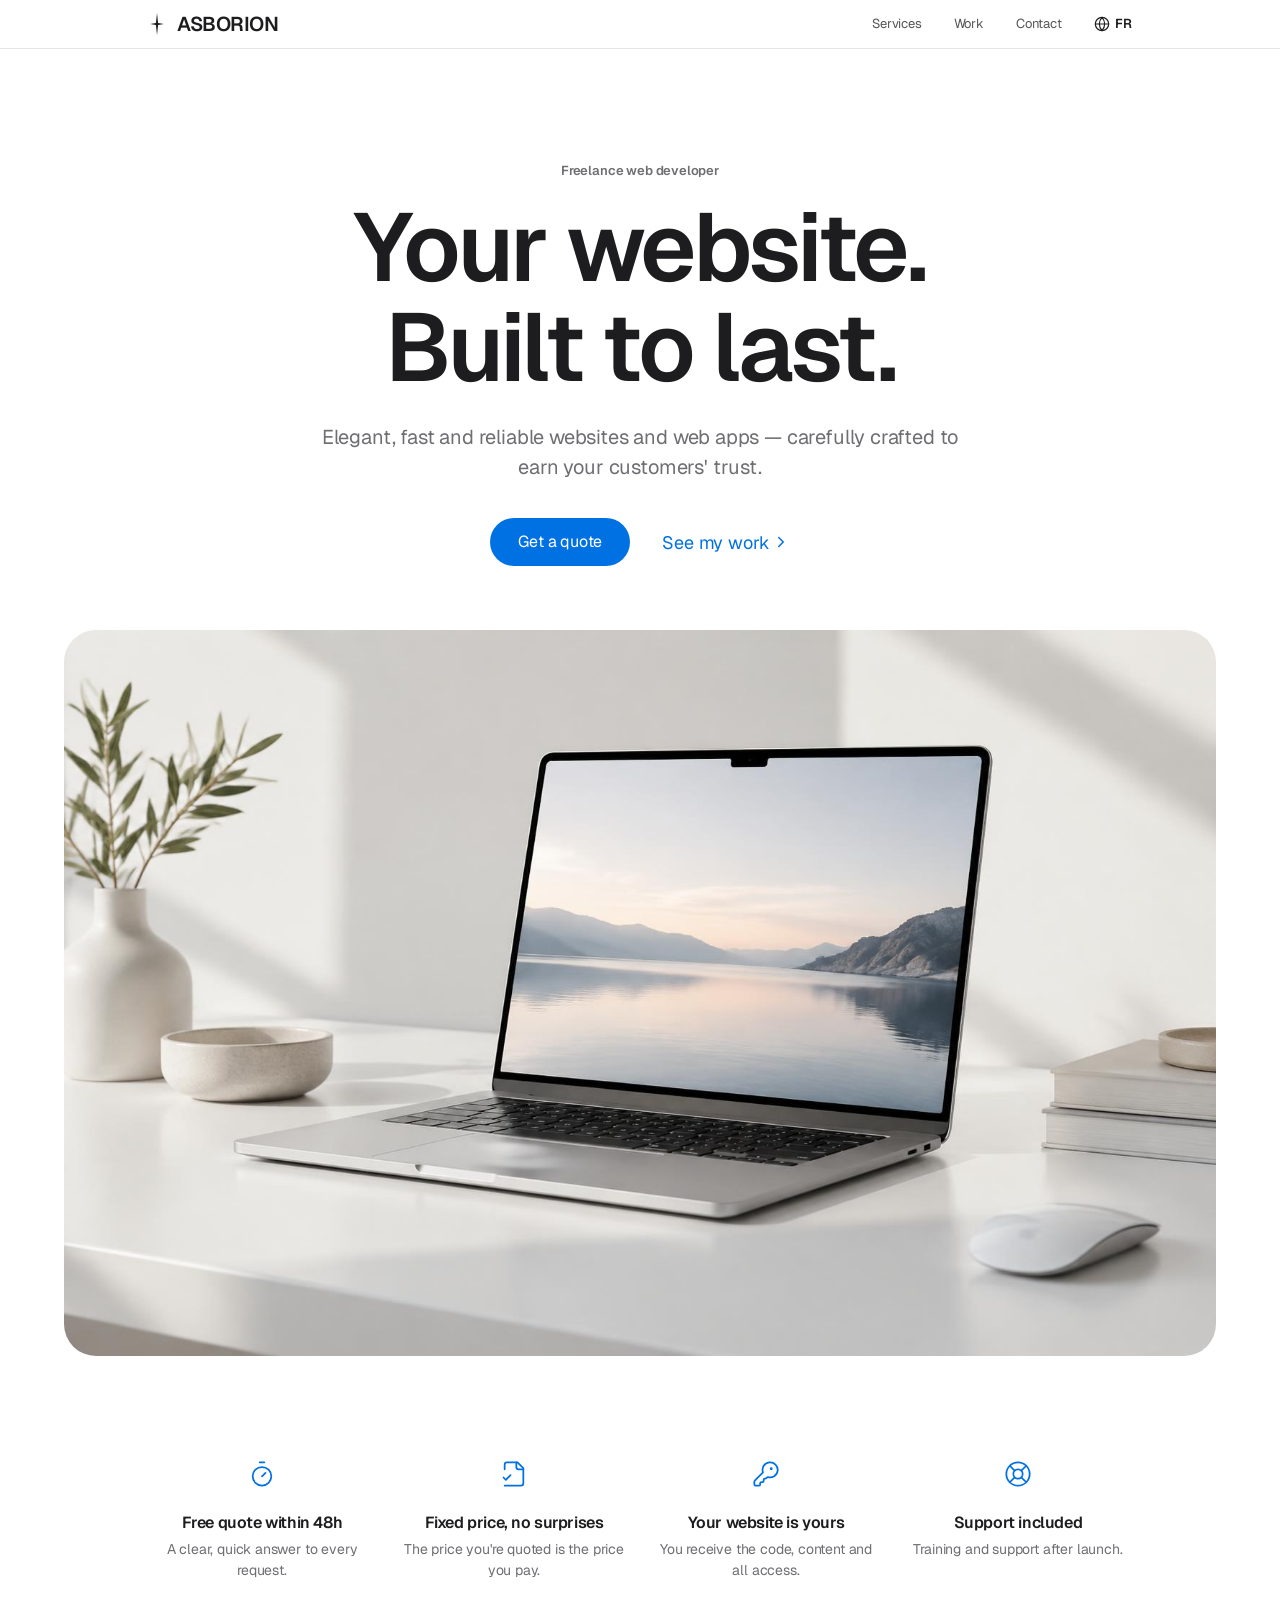
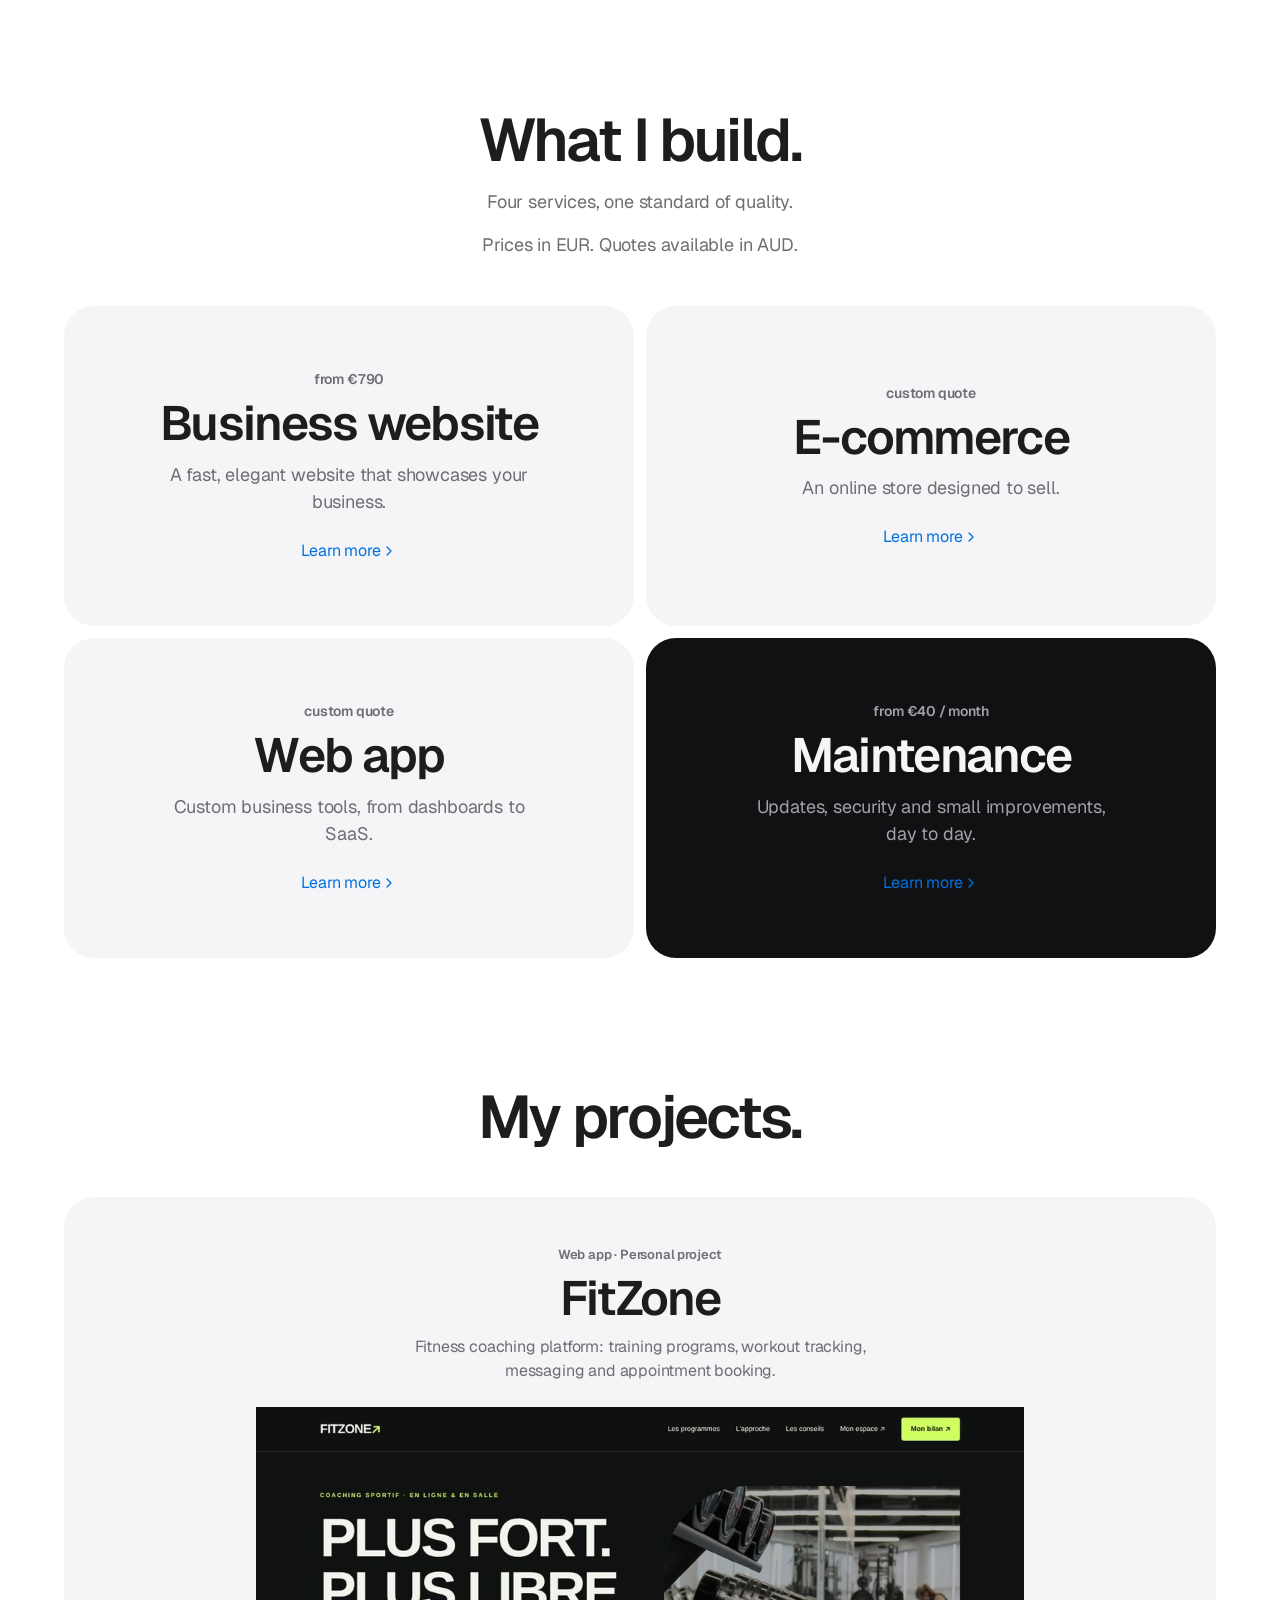
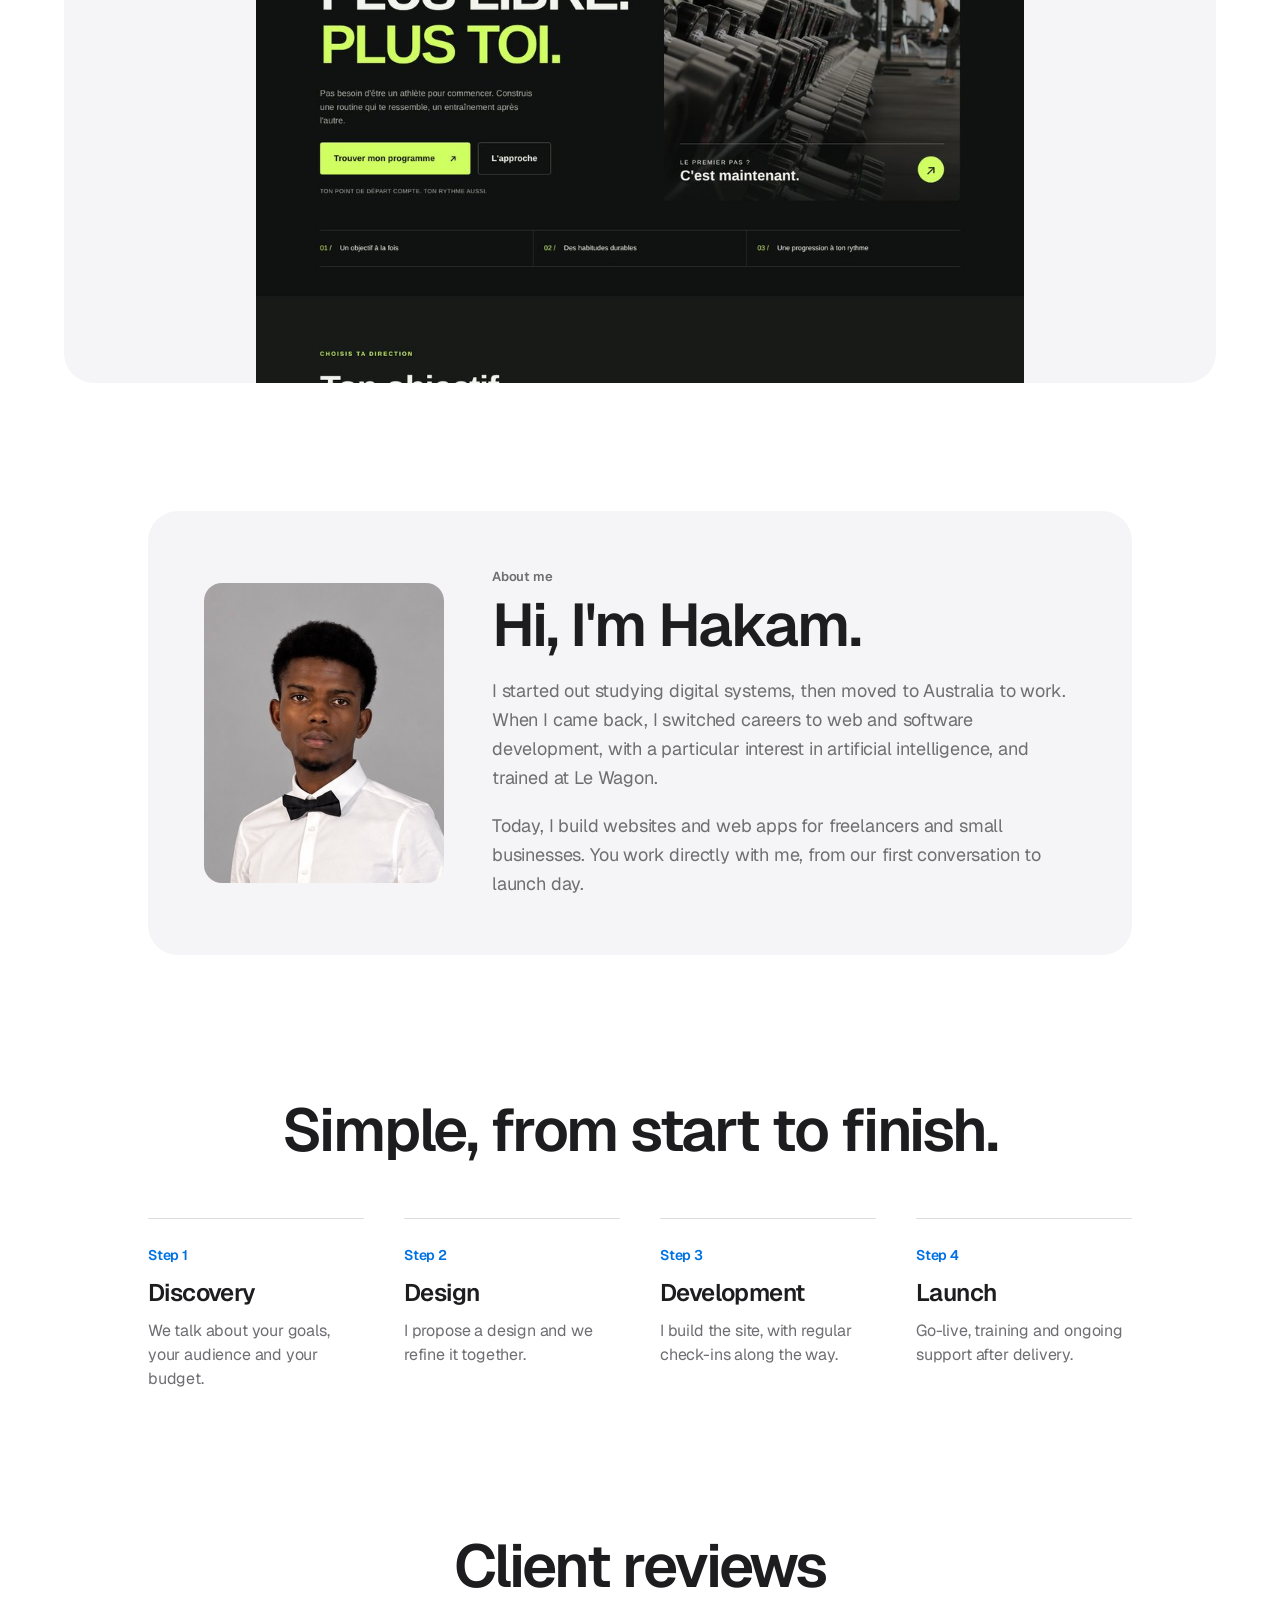
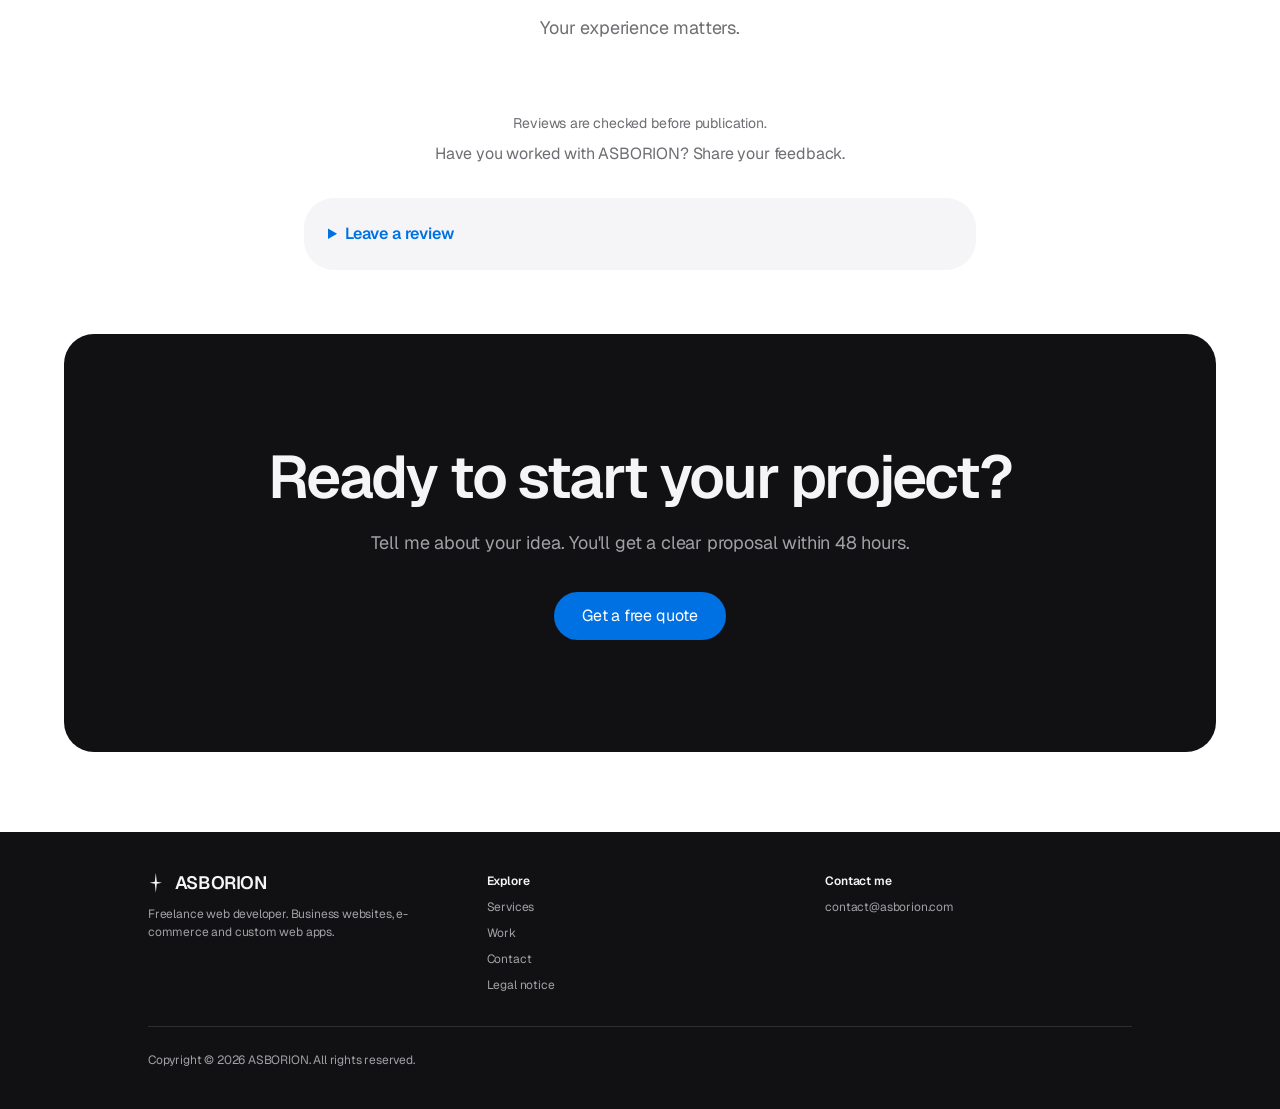
==== en/index.html @ 8db6f9c4 "first commit" ====
<!DOCTYPE html>

<html lang="en">
<head>
<meta charset="utf-8"/>
<meta content="width=device-width, initial-scale=1" name="viewport"/>
<title>ASBORION — Freelance web developer | Websites &amp; web apps</title>
<meta content="ASBORION designs and builds polished, fast websites, online stores and web apps made to last." name="description"/>
<meta content="ASBORION" name="author"/>
<meta content="ASBORION — Freelance web developer | Websites &amp; web apps" property="og:title"/>
<meta content="ASBORION designs and builds polished, fast websites, online stores and web apps made to last." property="og:description"/>
<meta content="website" property="og:type"/>
<meta content="https://www.asborion.com/images/og-image.jpg" property="og:image"/>
<meta content="summary_large_image" name="twitter:card"/>
<link href="https://fonts.googleapis.com" rel="preconnect"/>
<link crossorigin="" href="https://fonts.gstatic.com" rel="preconnect"/>
<link href="https://fonts.googleapis.com/css2?family=Geist:wght@300..700&amp;display=swap" rel="stylesheet"/>
<link href="../css/style.css" rel="stylesheet"/>
<link rel="icon" type="image/svg+xml" href="../images/favicon.svg">
  <link href="../images/favicon.png" rel="icon" type="image/png"/>
<link href="../images/apple-touch-icon.png" rel="apple-touch-icon"/>
  <link rel="canonical" href="https://www.asborion.com/en/">
  <link rel="alternate" hreflang="fr" href="https://www.asborion.com/">
  <link rel="alternate" hreflang="en" href="https://www.asborion.com/en/">
  <link rel="alternate" hreflang="x-default" href="https://www.asborion.com/">
</head>
<body>
<header class="site-header">
<div class="site-header__inner">
<a class="logo" href="index.html" aria-label="ASBORION, home">
<svg class="logo__star" viewBox="0 0 96 96" aria-hidden="true" focusable="false"><path fill="currentColor" d="M48 3.84 L52.37 43.63 L75.38 48 L52.37 52.37 L48 92.16 L43.63 52.37 L20.62 48 L43.63 43.63 Z"/></svg><span class="logo__text">ASBORION</span>
</a>
<nav aria-label="Main navigation" class="nav">
<a href="services.html">Services</a>
<a href="realisations.html">Work</a>
<a href="contact.html">Contact</a>
<a aria-label="Version française" class="lang-switch" href="../index.html" hreflang="fr" lang="fr"><svg aria-hidden="true" class="icon" fill="none" stroke="currentColor" stroke-linecap="round" stroke-linejoin="round" stroke-width="1.75" viewbox="0 0 24 24"><circle cx="12" cy="12" r="10"></circle><path d="M2 12h20"></path><path d="M12 2a15.3 15.3 0 0 1 4 10 15.3 15.3 0 0 1-4 10 15.3 15.3 0 0 1-4-10 15.3 15.3 0 0 1 4-10z"></path></svg>FR</a>
</nav>
</div>
</header>
<main>
<!-- Grande accroche -->
<section class="hero">
<div class="fade-up" style="max-width:56rem;margin:0 auto">
<p class="eyebrow">Freelance web developer</p>
<h1 class="headline h-xl h-hero">Your website.<br/>Built to last.</h1>
<p class="lead">Elegant, fast and reliable websites and web apps — carefully crafted to earn your customers' trust.</p>
<div class="hero__actions">
<a class="btn btn--lg" href="contact.html">Get a quote</a>
<a class="link" href="realisations.html">See my work <svg aria-hidden="true" class="icon" fill="none" stroke="currentColor" stroke-linecap="round" stroke-linejoin="round" stroke-width="2" viewbox="0 0 24 24"><path d="m9 18 6-6-6-6"></path></svg></a>
</div>
</div>
<div class="hero__image fade-up fade-up--delay">
<img alt="Laptop on a clean white desk" height="1008" src="../images/hero-laptop.jpg" width="1600"/>
</div>
</section>
<!-- Engagements -->
<section class="section">
<div class="container container--md">
<div class="guarantees reveal">
<div><svg aria-hidden="true" class="icon" fill="none" stroke="currentColor" stroke-linecap="round" stroke-linejoin="round" stroke-width="1.5" viewbox="0 0 24 24"><line x1="10" x2="14" y1="2" y2="2"></line><line x1="12" x2="15" y1="14" y2="11"></line><circle cx="12" cy="14" r="8"></circle></svg><h3>Free quote within 48h</h3><p>A clear, quick answer to every request.</p></div>
<div><svg aria-hidden="true" class="icon" fill="none" stroke="currentColor" stroke-linecap="round" stroke-linejoin="round" stroke-width="1.5" viewbox="0 0 24 24"><path d="M4 22h14a2 2 0 0 0 2-2V7l-5-5H6a2 2 0 0 0-2 2v4"></path><path d="M14 2v4a2 2 0 0 0 2 2h4"></path><path d="m3 15 2 2 4-4"></path></svg><h3>Fixed price, no surprises</h3><p>The price you're quoted is the price you pay.</p></div>
<div><svg aria-hidden="true" class="icon" fill="none" stroke="currentColor" stroke-linecap="round" stroke-linejoin="round" stroke-width="1.5" viewbox="0 0 24 24"><path d="M2.586 17.414A2 2 0 0 0 2 18.828V21a1 1 0 0 0 1 1h3a1 1 0 0 0 1-1v-1a1 1 0 0 1 1-1h1a1 1 0 0 0 1-1v-1a1 1 0 0 1 1-1h.172a2 2 0 0 0 1.414-.586l.814-.814a6.5 6.5 0 1 0-4-4z"></path><circle cx="16.5" cy="7.5" fill="currentColor" r=".5"></circle></svg><h3>Your website is yours</h3><p>You receive the code, content and all access.</p></div>
<div><svg aria-hidden="true" class="icon" fill="none" stroke="currentColor" stroke-linecap="round" stroke-linejoin="round" stroke-width="1.5" viewbox="0 0 24 24"><circle cx="12" cy="12" r="10"></circle><path d="m4.93 4.93 4.24 4.24"></path><path d="m14.83 9.17 4.24-4.24"></path><path d="m14.83 14.83 4.24 4.24"></path><path d="m9.17 14.83-4.24 4.24"></path><circle cx="12" cy="12" r="4"></circle></svg><h3>Support included</h3><p>Training and support after launch.</p></div>
</div>
</div>
</section>
<!-- Services -->
<section class="section tiles-wrap">
<div class="container--lg" style="margin:0 auto">
<div class="section-title reveal">
<h2 class="headline h-lg">What I build.</h2>
<p>Four services, one standard of quality.</p>
<p class="muted currency-note">Prices in EUR. Quotes available in AUD.</p>
</div>
<div class="grid-2">
<a class="tile lift service-tile reveal" href="services.html">
<p class="service-tile__price">from €790</p>
<h3 class="headline">Business website</h3>
<p class="service-tile__short">A fast, elegant website that showcases your business.</p>
<span class="service-tile__more">Learn more <svg aria-hidden="true" class="icon" fill="none" stroke="currentColor" stroke-linecap="round" stroke-linejoin="round" stroke-width="2" viewbox="0 0 24 24"><path d="m9 18 6-6-6-6"></path></svg></span>
</a>
<a class="tile lift service-tile reveal" href="services.html">
<p class="service-tile__price">custom quote</p>
<h3 class="headline">E-commerce</h3>
<p class="service-tile__short">An online store designed to sell.</p>
<span class="service-tile__more">Learn more <svg aria-hidden="true" class="icon" fill="none" stroke="currentColor" stroke-linecap="round" stroke-linejoin="round" stroke-width="2" viewbox="0 0 24 24"><path d="m9 18 6-6-6-6"></path></svg></span>
</a>
<a class="tile lift service-tile reveal" href="services.html">
<p class="service-tile__price">custom quote</p>
<h3 class="headline">Web app</h3>
<p class="service-tile__short">Custom business tools, from dashboards to SaaS.</p>
<span class="service-tile__more">Learn more <svg aria-hidden="true" class="icon" fill="none" stroke="currentColor" stroke-linecap="round" stroke-linejoin="round" stroke-width="2" viewbox="0 0 24 24"><path d="m9 18 6-6-6-6"></path></svg></span>
</a>
<a class="tile tile--night lift service-tile reveal" href="services.html">
<p class="service-tile__price tile__muted">from €40 / month</p>
<h3 class="headline">Maintenance</h3>
<p class="service-tile__short tile__muted">Updates, security and small improvements, day to day.</p>
<span class="service-tile__more">Learn more <svg aria-hidden="true" class="icon" fill="none" stroke="currentColor" stroke-linecap="round" stroke-linejoin="round" stroke-width="2" viewbox="0 0 24 24"><path d="m9 18 6-6-6-6"></path></svg></span>
</a>
</div>
</div>
</section>
<!-- Projets -->
<section class="section tiles-wrap">
<div class="container--lg" style="margin:0 auto">
<div class="section-title reveal">
<h2 class="headline h-lg">My projects.</h2>
</div>
<div class="grid-2">
<a class="tile lift project-tile project-tile--wide span-2 reveal" href="realisations.html">
<div class="project-tile__text">
<p class="eyebrow">Web app · Personal project</p>
<h3 class="headline">FitZone</h3>
<p class="muted">Fitness coaching platform: training programs, workout tracking, messaging and appointment booking.</p>
</div>
<img alt="Home page of the FitZone app" height="768" loading="lazy" src="../images/projet-fitzone.jpg" width="1024"/>
</a>
</div>
</div>
</section>
<!-- Qui suis-je -->
<section class="section" id="a-propos">
<div class="container container--md">
<div class="about tile reveal">
<img class="about__photo" src="../images/hakam.jpg" alt="Portrait of Hakam, web developer" width="480" height="600" loading="lazy">
<div class="about__text">
<p class="eyebrow">About me</p>
<h2 class="headline h-lg">Hi, I'm Hakam.</h2>
<p>I started out studying digital systems, then moved to Australia to work. When I came back, I switched careers to web and software development, with a particular interest in artificial intelligence, and trained at Le Wagon.</p>
<p>Today, I build websites and web apps for freelancers and small businesses. You work directly with me, from our first conversation to launch day.</p>
</div>
</div>
</div>
</section>
<!-- Méthode -->
<section class="section" style="padding-block:5rem">
<div class="container container--md">
<div class="section-title reveal" style="margin-bottom:3.5rem">
<h2 class="headline h-lg">Simple, from start to finish.</h2>
</div>
<ol class="steps reveal">
<li><span>Step 1</span><h3>Discovery</h3><p>We talk about your goals, your audience and your budget.</p></li>
<li><span>Step 2</span><h3>Design</h3><p>I propose a design and we refine it together.</p></li>
<li><span>Step 3</span><h3>Development</h3><p>I build the site, with regular check-ins along the way.</p></li>
<li><span>Step 4</span><h3>Launch</h3><p>Go-live, training and ongoing support after delivery.</p></li>
</ol>
</div>
</section>
<!-- Avis clients -->
<section aria-labelledby="reviews-title" class="section" id="avis">
<div class="container container--md">
<div class="section-title reveal">
<h2 class="headline h-lg" id="reviews-title">Client reviews</h2>
<p>Your experience matters.</p>
</div>
<div class="reviews" id="reviews-list" data-src="../avis.json" hidden></div>
<p class="text-center muted reviews__note">Reviews are checked before publication.</p>
<p class="text-center muted" style="margin-bottom:2rem">Have you worked with ASBORION? Share your feedback.</p>
<details class="tile review-details container--sm" style="margin:0 auto">
<summary>Leave a review</summary>
<form class="form" data-netlify="true" enctype="multipart/form-data" id="review-form" method="POST" name="avis" netlify-honeypot="bot-field">
<input name="form-name" type="hidden" value="avis"/>
<input name="langue" type="hidden" value="en"/>
<p aria-hidden="true" class="hp-field"><label>Do not fill in: <input autocomplete="off" name="bot-field" tabindex="-1"/></label></p>
<div class="field">
<label for="review-name">Display name (optional)</label>
<input class="input" id="review-name" maxlength="80" name="displayName" placeholder="First name, full name or nickname"/>
<small class="muted">Without a name, your review will be published as “Anonymous client”.</small>
</div>
<div class="field">
<label for="review-company">Company or project (optional)</label>
<input class="input" id="review-company" maxlength="100" name="company"/>
</div>
<div class="field">
<label for="review-rating">Your rating</label>
<select class="input" id="review-rating" name="rating" required="">
<option value="">Choose a rating</option>
<option value="5">★★★★★ — 5 out of 5</option>
<option value="4">★★★★☆ — 4 out of 5</option>
<option value="3">★★★☆☆ — 3 out of 5</option>
<option value="2">★★☆☆☆ — 2 out of 5</option>
<option value="1">★☆☆☆☆ — 1 out of 5</option>
</select>
</div>
<div class="field">
<label for="review-comment">Your comment</label>
<textarea class="input" id="review-comment" maxlength="1500" name="comment" required="" rows="4"></textarea>
</div>
<div class="field">
<label for="review-photo">Photo (optional)</label>
<input accept="image/jpeg,image/png,image/webp" class="input" id="review-photo" name="photo" type="file"/>
<small class="muted">JPG, PNG or WebP, 5 MB max.</small>
</div>
<label class="review-consent"><input name="consent" required="" type="checkbox" value="oui"/> <span>I allow ASBORION to publish my review and the information I choose to share on this website, after approval. <a href="mentions-legales.html#donnees">Learn more</a></span></label>
<button class="btn btn--lg btn--block" type="submit">Submit my review</button>
<p class="form__note" id="review-status" role="status">Every review is checked before it's published. Nothing is published automatically.</p>
</form>
</details>
</div>
</section>
<!-- Appel à l'action -->
<section class="tiles-wrap" style="padding-bottom:5rem">
<div class="tile tile--night cta container--lg reveal" style="margin:0 auto">
<h2 class="headline h-lg">Ready to start your project?</h2>
<p class="muted">Tell me about your idea. You'll get a clear proposal within 48 hours.</p>
<a class="btn btn--lg" href="contact.html">Get a free quote</a>
</div>
</section>
</main>
<footer class="site-footer">
<div class="site-footer__inner">
<div class="site-footer__grid">
<div class="site-footer__col">
<strong class="logo logo--footer"><svg class="logo__star" viewBox="0 0 96 96" aria-hidden="true" focusable="false"><path fill="currentColor" d="M48 3.84 L52.37 43.63 L75.38 48 L52.37 52.37 L48 92.16 L43.63 52.37 L20.62 48 L43.63 43.63 Z"/></svg><span class="logo__text">ASBORION</span></strong>
<p>Freelance web developer. Business websites, e-commerce and custom web apps.</p>
</div>
<div class="site-footer__col">
<strong>Explore</strong>
<a href="services.html">Services</a>
<a href="realisations.html">Work</a>
<a href="contact.html">Contact</a>
<a href="mentions-legales.html">Legal notice</a>
</div>
<div class="site-footer__col">
<strong>Contact me</strong>
<a href="mailto:contact@asborion.com">contact@asborion.com</a>
</div>
</div>
<p class="site-footer__copy">Copyright © <span data-year="">2026</span> ASBORION. All rights reserved.</p>
</div>
</footer>
<script src="../js/main.js"></script>
</body>
</html>
---- css/style.css ----
:root {
  --background: #ffffff;
  --surface: #f5f5f7;
  --foreground: #1d1d1f;
  --muted: #6e6e73;
  --border: #d2d2d7;
  --primary: #0071e3;
  --primary-hover: #0077ed;
  --accent: #e8f1fc;
  --night: #111113;
  --night-foreground: #f5f5f7;
  --night-muted: #a1a1a6;

  --radius: 1.875rem;
  --shadow-soft: 0 2px 6px -2px rgba(0, 0, 0, 0.06), 0 20px 40px -20px rgba(0, 0, 0, 0.12);
  --shadow-lift: 0 4px 10px -4px rgba(0, 0, 0, 0.08), 0 30px 60px -24px rgba(0, 0, 0, 0.18);

  --font: -apple-system, BlinkMacSystemFont, "SF Pro Text", "Geist", "Helvetica Neue", Arial, sans-serif;
  --font-display: -apple-system, BlinkMacSystemFont, "SF Pro Display", "Geist", "Helvetica Neue", Arial, sans-serif;
  --ease: cubic-bezier(0.22, 0.61, 0.36, 1);
}

/* ---------- Base ---------- */
*, *::before, *::after { box-sizing: border-box; }
html { scroll-behavior: smooth; }
body {
  margin: 0;
  background: var(--background);
  color: var(--foreground);
  font-family: var(--font);
  font-size: 1rem;
  line-height: 1.5;
  letter-spacing: -0.011em;
  -webkit-font-smoothing: antialiased;
  -moz-osx-font-smoothing: grayscale;
  min-height: 100vh;
  display: flex;
  flex-direction: column;
}
main { flex: 1; }
h1, h2, h3, h4 {
  margin: 0;
  font-family: var(--font-display);
  font-weight: 600;
  letter-spacing: -0.025em;
  text-wrap: balance;
}
p { margin: 0; }
ul, ol { margin: 0; padding: 0; list-style: none; }
img { display: block; max-width: 100%; }
a { color: inherit; text-decoration: none; }
::selection { background: var(--accent); color: var(--foreground); }
.icon { width: 1em; height: 1em; flex-shrink: 0; }

/* ---------- Utilitaires ---------- */
.container { width: 100%; margin-inline: auto; padding-inline: 1.25rem; }
.container--sm { max-width: 42rem; }
.container--md { max-width: 64rem; }
.container--lg { max-width: 72rem; }
.text-center { text-align: center; }
.muted { color: var(--muted); }
.eyebrow { font-size: 0.8125rem; font-weight: 600; color: var(--muted); }
.headline { font-family: var(--font-display); font-weight: 600; letter-spacing: -0.035em; line-height: 1.05; }
.lead { font-size: 1.125rem; color: var(--muted); max-width: 42rem; margin: 1.5rem auto 0; }
.link {
  display: inline-flex; align-items: center; gap: 0.15rem;
  color: var(--primary); font-size: 1.125rem;
}
.link:hover { text-decoration: underline; }

/* Tailles de titres */
.h-xl { font-size: 3rem; }
.h-lg { font-size: 2.25rem; }
.h-md { font-size: 1.875rem; }
@media (min-width: 640px) {
  .h-xl { font-size: 4.5rem; }
  .h-lg { font-size: 3.75rem; }
  .h-md { font-size: 3rem; }
  .lead { font-size: 1.25rem; }
}
@media (min-width: 768px) {
  .h-hero { font-size: 6rem; }
}

/* ---------- Boutons ---------- */
.btn {
  display: inline-flex; align-items: center; justify-content: center; gap: 0.4rem;
  height: 2.5rem; padding: 0 1.25rem;
  border: 0; border-radius: 999px;
  background: var(--primary); color: #fff;
  font: inherit; font-size: 0.9375rem; white-space: nowrap;
  cursor: pointer;
  transition: filter 0.3s, background 0.3s;
}
.btn:hover { filter: brightness(1.1); }
.btn:focus-visible { outline: 2px solid var(--primary); outline-offset: 3px; }
.btn--lg { height: 3rem; padding: 0 1.75rem; font-size: 1rem; }
.btn--block { width: 100%; }

/* ---------- En-tête ---------- */
.site-header {
  position: sticky; top: 0; z-index: 40;
  background: rgba(255, 255, 255, 0.78);
  backdrop-filter: saturate(180%) blur(20px);
  -webkit-backdrop-filter: saturate(180%) blur(20px);
  border-bottom: 1px solid rgba(210, 210, 215, 0.6);
}
.site-header__inner {
  max-width: 64rem; margin: 0 auto; padding: 0 1.25rem;
  height: 3rem; display: flex; align-items: center; justify-content: space-between; gap: 1rem;
}
.logo { font-size: 0.95rem; font-weight: 600; letter-spacing: -0.02em; }
.nav { display: flex; align-items: center; gap: 1.25rem; }
.nav a { font-size: 0.75rem; color: rgba(29, 29, 31, 0.75); transition: color 0.2s; }
.nav a:hover, .nav a[aria-current="page"] { color: var(--foreground); }
.nav a[aria-current="page"] { font-weight: 500; }
@media (min-width: 640px) {
  .nav { gap: 2rem; }
  .nav a { font-size: 0.8125rem; }
}

/* ---------- Pied de page ---------- */
.site-footer { background: var(--surface); color: var(--muted); font-size: 0.75rem; }
.site-footer__inner { max-width: 64rem; margin: 0 auto; padding: 2.5rem 1.25rem; }
.site-footer__grid {
  display: grid; gap: 2rem;
  padding-bottom: 2rem; border-bottom: 1px solid var(--border);
}
.site-footer__col { display: flex; flex-direction: column; gap: 0.5rem; }
.site-footer strong { color: var(--foreground); font-weight: 600; }
.site-footer a:hover { color: var(--foreground); text-decoration: underline; }
.site-footer__copy { padding-top: 1.5rem; }
@media (min-width: 640px) { .site-footer__grid { grid-template-columns: repeat(3, 1fr); } }

/* ---------- Sections ---------- */
.section { padding: 4rem 0; }
.page-intro { padding: 5rem 1.25rem 3.5rem; text-align: center; }
.page-intro h1 { max-width: 56rem; margin: 1rem auto 0; }
@media (min-width: 640px) { .page-intro { padding-top: 7rem; } }
.section-title { margin-bottom: 3rem; text-align: center; }
.section-title p { margin: 1rem auto 0; max-width: 36rem; font-size: 1.125rem; color: var(--muted); }

/* ---------- Accueil : hero ---------- */
.hero { padding: 5rem 1.25rem 2.5rem; text-align: center; }
.hero h1 { margin-top: 1rem; }
.hero__actions {
  margin-top: 2.25rem;
  display: flex; flex-wrap: wrap; align-items: center; justify-content: center;
  gap: 1rem 2rem;
}
.hero__image { max-width: 72rem; margin: 4rem auto 0; }
.hero__image img { width: 100%; height: auto; border-radius: 2rem; object-fit: cover; }
@media (min-width: 640px) { .hero { padding-top: 7rem; } }

/* ---------- Engagements ---------- */
.guarantees {
  display: grid; grid-template-columns: repeat(2, 1fr);
  gap: 2.5rem 1.5rem; text-align: center;
}
.guarantees .icon { width: 1.75rem; height: 1.75rem; color: var(--primary); margin: 0 auto; }
.guarantees h3 { margin-top: 1rem; font-size: 1rem; }
.guarantees p { margin-top: 0.25rem; font-size: 0.875rem; color: var(--muted); }
@media (min-width: 768px) { .guarantees { grid-template-columns: repeat(4, 1fr); } }

.guarantees--left { text-align: left; gap: 2rem; }
@media (min-width: 640px) and (max-width: 767px) { .guarantees--left { grid-template-columns: repeat(2, 1fr); } }
@media (max-width: 639px) { .guarantees--left { grid-template-columns: 1fr; } }

/* ---------- Cadres (tuiles) ---------- */
.tile { position: relative; border-radius: var(--radius); background: var(--surface); overflow: hidden; }
.tile--night { background: var(--night); color: var(--night-foreground); }
.tile--night .muted, .tile--night .tile__muted { color: var(--night-muted); }
.lift { transition: transform 0.5s var(--ease), box-shadow 0.5s var(--ease); }
.lift:hover { transform: translateY(-4px) scale(1.005); box-shadow: var(--shadow-lift); }

.grid-2 { display: grid; grid-template-columns: 1fr; gap: 0.75rem; }
@media (min-width: 768px) {
  .grid-2 { grid-template-columns: repeat(2, 1fr); }
  .span-2 { grid-column: span 2; }
}
.tiles-wrap { padding-inline: 0.75rem; }
@media (min-width: 640px) { .tiles-wrap { padding-inline: 1.25rem; } }

/* Tuile service (accueil) */
.service-tile {
  min-height: 20rem; padding: 2.5rem;
  display: flex; flex-direction: column; align-items: center; justify-content: center; text-align: center;
}
.service-tile__price { font-size: 0.875rem; font-weight: 600; color: var(--muted); }
.service-tile h3 { margin-top: 0.5rem; font-size: 2.25rem; }
.service-tile__short { margin-top: 0.75rem; max-width: 24rem; font-size: 1.125rem; color: var(--muted); }
.service-tile__more { margin-top: 1.5rem; display: inline-flex; align-items: center; color: var(--primary); }
.service-tile:hover .service-tile__more { text-decoration: underline; }
@media (min-width: 640px) { .service-tile h3 { font-size: 3rem; } }

/* Tuile projet (accueil) */
.project-tile__text { padding: 2.5rem 2rem 0; text-align: center; }
.project-tile__text h3 { margin-top: 0.5rem; font-size: 1.875rem; }
.project-tile__text p.muted { margin: 0.75rem auto 0; max-width: 32rem; }
.project-tile img { width: 100%; height: auto; margin-top: 1rem; object-fit: cover; }
.project-tile--wide .project-tile__text { padding-top: 3rem; }
.project-tile--wide img { max-width: 48rem; margin: 1.5rem auto 0; }
@media (min-width: 640px) { .project-tile--wide h3 { font-size: 3rem; } }

/* ---------- Étapes ---------- */
.steps { display: grid; grid-template-columns: 1fr; gap: 2.5rem; }
.steps li { border-top: 1px solid rgba(29, 29, 31, 0.15); padding-top: 1.5rem; }
.steps span { font-size: 0.875rem; font-weight: 600; color: var(--primary); }
.steps h3 { margin-top: 0.5rem; font-size: 1.5rem; }
.steps p { margin-top: 0.5rem; color: var(--muted); }
@media (min-width: 640px) { .steps { grid-template-columns: repeat(2, 1fr); } }
@media (min-width: 1024px) { .steps { grid-template-columns: repeat(4, 1fr); } }

/* ---------- Appel à l'action ---------- */
.cta { padding: 5rem 2rem; text-align: center; }
.cta h2 { max-width: 48rem; margin: 0 auto; }
.cta p { max-width: 36rem; margin: 1.25rem auto 0; font-size: 1.125rem; }
.cta .btn { margin-top: 2.25rem; }
@media (min-width: 640px) { .cta { padding: 7rem 2rem; } }

/* ---------- Page Services ---------- */
.service-card { display: flex; flex-direction: column; padding: 2rem; }
.service-card h2 { margin-top: 0.5rem; font-size: 2.25rem; }
.service-card__desc { margin-top: 1rem; font-size: 1.125rem; color: var(--muted); }
.checklist { margin-top: 2rem; display: flex; flex-direction: column; gap: 0.75rem; }
.checklist li { display: flex; align-items: center; gap: 0.75rem; }
.checklist .icon { color: var(--primary); }
.service-card__footer {
  margin-top: auto; padding-top: 2.5rem;
  display: flex; flex-wrap: wrap; align-items: center; justify-content: space-between; gap: 1rem;
}
.price { font-size: 1.5rem; font-weight: 600; letter-spacing: -0.025em; }
@media (min-width: 640px) { .service-card { padding: 3rem; } }

.included { border-top: 1px solid var(--border); padding-top: 3.5rem; }
.included h2 { font-size: 1.875rem; text-align: center; margin-bottom: 2.5rem; }
@media (min-width: 640px) { .included h2 { font-size: 2.25rem; } }

/* ---------- Page Réalisations ---------- */
.project-row { display: grid; align-items: center; }
.project-row__text { padding: 2rem; }
.project-row__text h2 { margin-top: 0.5rem; font-size: 2.25rem; }
.project-row__client { margin-top: 0.5rem; color: var(--muted); }
.project-row__summary { margin-top: 1.5rem; font-size: 1.125rem; }
.project-row img { width: 100%; height: 100%; object-fit: cover; }
.tags { margin-top: 2rem; display: flex; flex-wrap: wrap; gap: 0.5rem; }
.tags span { border-radius: 999px; background: var(--background); padding: 0.25rem 0.75rem; font-size: 0.875rem; color: var(--muted); }
@media (min-width: 640px) {
  .project-row__text { padding: 3.5rem; }
  .project-row__text h2 { font-size: 3rem; }
}
@media (min-width: 768px) {
  .project-row { grid-template-columns: repeat(2, 1fr); }
  .project-row--reverse img { order: -1; }
}
.stack { display: flex; flex-direction: column; gap: 0.75rem; }

/* ---------- Page Contact ---------- */
.form { display: flex; flex-direction: column; gap: 1.75rem; padding: 1.5rem; }
.form__row { display: grid; grid-template-columns: 1fr; gap: 1.25rem; }
.field { display: flex; flex-direction: column; gap: 0.5rem; }
.field label, .form legend { font-size: 0.875rem; font-weight: 500; }
.form fieldset { border: 0; margin: 0; padding: 0; }
.form legend { margin-bottom: 0.75rem; padding: 0; }
.input {
  width: 100%; height: 3rem; padding: 0 1rem;
  border: 1px solid #c7c7cc; border-radius: 0.75rem;
  background: var(--background); color: var(--foreground);
  font: inherit; font-size: 1rem;
  transition: border-color 0.2s, box-shadow 0.2s;
}
textarea.input { height: auto; padding: 0.75rem 1rem; resize: vertical; }
.input:focus { outline: none; border-color: var(--primary); box-shadow: 0 0 0 3px rgba(0, 113, 227, 0.2); }
.input[aria-invalid="true"] { border-color: #e30000; }
.chips { display: flex; flex-wrap: wrap; gap: 0.5rem; }
.chip {
  border: 1px solid #c7c7cc; border-radius: 999px;
  background: var(--background); color: var(--foreground);
  padding: 0.5rem 1rem; font: inherit; font-size: 0.875rem;
  cursor: pointer; transition: border-color 0.2s, background 0.2s, color 0.2s;
}
.chip:hover { border-color: rgba(29, 29, 31, 0.4); }
.chip[aria-pressed="true"] { border-color: var(--primary); background: var(--accent); color: var(--primary); }
.form__note { text-align: center; font-size: 0.875rem; color: var(--muted); }
.form__note a { color: var(--primary); }
.form__note a:hover { text-decoration: underline; }
@media (min-width: 640px) {
  .form { padding: 3rem; }
  .form__row { grid-template-columns: repeat(2, 1fr); }
}

/* ---------- Notification ---------- */
.toast {
  position: fixed; left: 50%; bottom: 1.5rem; z-index: 50;
  transform: translate(-50%, 1rem); opacity: 0; pointer-events: none;
  max-width: calc(100% - 2rem);
  background: var(--foreground); color: var(--background);
  padding: 0.85rem 1.25rem; border-radius: 1rem;
  font-size: 0.9rem; box-shadow: var(--shadow-lift);
  transition: opacity 0.3s, transform 0.3s var(--ease);
}
.toast.is-visible { opacity: 1; transform: translate(-50%, 0); }
.toast--error { background: #b3261e; color: #fff; }

/* ---------- Animations ---------- */
.fade-up { animation: fade-up 0.9s var(--ease) both; }
.fade-up--delay { animation-delay: 150ms; }
.reveal { opacity: 0; transform: translateY(24px); transition: opacity 0.9s var(--ease), transform 0.9s var(--ease); }
.reveal.is-visible { opacity: 1; transform: none; }
@keyframes fade-up {
  from { opacity: 0; transform: translateY(24px); }
  to { opacity: 1; transform: translateY(0); }
}
@media (prefers-reduced-motion: reduce) {
  .fade-up { animation: none; }
  .reveal { opacity: 1; transform: none; transition: none; }
  .lift:hover { transform: none; }
}

/* ---------- Correctif : hover fluide sur les cartes révélées ----------
   Les règles .reveal.is-visible et .lift:hover avaient la même
   spécificité : la première annulait le déplacement au survol.
   On conserve l'apparition au scroll et on restaure le hover.
   ------------------------------------------------------------ */
.lift.reveal {
  transition: opacity 0.9s var(--ease),
              transform 0.75s var(--ease),
              box-shadow 0.75s var(--ease);
  will-change: transform;
}
.lift.reveal.is-visible:hover {
  transform: translate3d(0, -6px, 0) scale(1.008);
  box-shadow: var(--shadow-lift);
}
.lift.reveal.is-visible:active {
  transform: translate3d(0, -2px, 0) scale(1.002);
}
@media (prefers-reduced-motion: reduce) {
  .lift.reveal { transition: none; will-change: auto; }
  .lift.reveal.is-visible:hover,
  .lift.reveal.is-visible:active { transform: none; }
}
/* Logo ASBORION */

.logo {
  display: flex;
  align-items: center;
}

.logo img {
  width: auto;
  height: 36px;
  object-fit: contain;
}

/* Animation des cartes Services */

.service-card {
  transition:
    transform 0.75s var(--ease),
    box-shadow 0.75s var(--ease);
}

.service-card:hover,
.service-card.reveal.is-visible:hover {
  transform: translate3d(0, -6px, 0) scale(1.008);
  box-shadow: var(--shadow-lift);
}

/* Adaptation téléphone et tablette */
.grid-2 > *, .form__row > *, .project-row > *, .site-footer__grid > * {
  min-width: 0;
}
.field, .form fieldset { min-width: 0; }
.form__note, .site-footer a { overflow-wrap: anywhere; }
.logo { flex-shrink: 0; }
.logo img { max-width: 10rem; }
.nav a { display: inline-flex; align-items: center; min-height: 44px; }
a:focus-visible, .chip:focus-visible {
  outline: 2px solid var(--primary); outline-offset: 4px;
}
@media (max-width: 767px) {
  .site-header__inner {
    height: auto; min-height: 4rem; flex-wrap: wrap;
    justify-content: center; gap: 0; padding-top: 0.5rem;
  }
  .logo { justify-content: center; }
  .nav { width: 100%; justify-content: center; gap: clamp(1rem, 6vw, 2rem); }
  .nav a { font-size: 0.875rem; }
  .h-hero { font-size: clamp(2.5rem, 8vw, 4.5rem); }
  .hero, .page-intro { padding-top: 3.5rem; }
  .hero__image { margin-top: 2.5rem; }
  .hero__image img { border-radius: 1.25rem; }
}
@media (max-width: 639px) {
  .h-xl { font-size: clamp(2.25rem, 8vw, 3rem); }
  .h-hero { font-size: clamp(2.5rem, 8vw, 4.5rem); }
  .section { padding-block: 3rem; }
  .section-title { margin-bottom: 2rem; }
  .service-tile, .service-card, .project-row__text { padding: 1.75rem 1.25rem; }
  .service-tile h3, .service-card h2, .project-row__text h2 {
    font-size: clamp(1.75rem, 7vw, 2.25rem);
  }
  .project-tile__text { padding: 2rem 1.25rem 0; }
  .cta { padding: 3rem 1.25rem; }
  .btn, .chip { min-height: 44px; }
  .btn { height: auto; padding-block: 0.65rem; white-space: normal; text-align: center; }
  .hero__actions { flex-direction: column; gap: 1rem; }
  .hero__actions .link { min-height: 44px; }
  .service-card__footer .btn { width: 100%; }
  .checklist li { align-items: flex-start; }
  .checklist .icon { margin-top: 0.25rem; }
  .project-row img { height: auto; }
  .form { padding: 1.5rem 1rem; }
}
@media (hover: none) {
  .lift:hover, .lift.reveal.is-visible:hover,
  .service-card:hover, .service-card.reveal.is-visible:hover { transform: none; }
}

/* ---------- Qui suis-je ---------- */
.about { padding: 2.5rem 2rem; text-align: left; }
.about h2 { margin-top: 0.5rem; }
.about p:not(.eyebrow) { margin-top: 1.25rem; font-size: 1.125rem; line-height: 1.6; color: var(--muted); max-width: 40rem; }
@media (min-width: 640px) { .about { padding: 3.5rem; } }

/* ---------- Pages de texte (mentions légales) ---------- */
.legal { max-width: 46rem; margin: 0 auto; padding: 0 1.25rem 6rem; }
.legal h2 { margin-top: 2.5rem; font-size: 1.375rem; font-weight: 600; }
.legal p, .legal li { margin-top: 0.75rem; color: var(--muted); line-height: 1.65; }
.legal ul { padding-left: 1.25rem; list-style: disc; }
.legal a { color: var(--primary); }
.todo { background: #fff3cd; color: #7a5b00; padding: 0 0.3em; border-radius: 0.25rem; font-weight: 600; }
.form__consent { font-size: 0.8125rem; color: var(--muted); text-align: center; }
.form__consent a { color: var(--primary); }
.hp-field { position: absolute; left: -9999px; }

/* ---------- Avis clients ---------- */
.review-details { padding: 0; }
.review-details summary { padding: 1.5rem; cursor: pointer; color: var(--primary); font-weight: 600; min-height: 44px; }
.review-details summary:focus-visible { outline: 2px solid var(--primary); outline-offset: -4px; }
.review-details .form { padding-top: .5rem; }
.review-consent { display: flex; align-items: flex-start; gap: .75rem; font-size: .875rem; }
.review-consent input { flex-shrink: 0; width: 1.25rem; height: 1.25rem; margin: .15rem 0 0; accent-color: var(--primary); }
.review-consent a { color: var(--primary); }
input[type="file"].input { padding: .6rem; }

/* ---------- Changement de langue ---------- */
.nav a.lang-switch { gap: 0.35rem; font-weight: 600; color: var(--foreground); }
.lang-switch .icon { width: 1rem; height: 1rem; }
.lang-switch:hover { color: var(--primary); }

/* Photo dans « Qui suis-je » */
.about { display: grid; gap: 2rem; align-items: center; }
.about__photo { width: 100%; height: auto; max-width: 16rem; aspect-ratio: 4 / 5; object-fit: cover; border-radius: calc(var(--radius) * 0.6); }
@media (min-width: 760px) { .about { grid-template-columns: 15rem 1fr; gap: 3rem; } }

/* Avis clients validés (chargés depuis avis.json) */
.reviews { display: grid; gap: 1.25rem; margin-bottom: 1.5rem; }
@media (min-width: 760px) { .reviews { grid-template-columns: repeat(auto-fit, minmax(18rem, 26rem)); justify-content: center; } }
.review { margin: 0; width: 100%; padding: 1.75rem; text-align: left; }
.review__stars { color: var(--primary); letter-spacing: 0.1em; font-size: 1.05rem; }
.review__comment { margin: 0.75rem 0 0; line-height: 1.6; }
.review__author { margin-top: 1rem; font-weight: 600; }
.review__author span { font-weight: 400; color: var(--muted); }
.reviews__note { font-size: 0.875rem; margin-bottom: 0.5rem; }
.currency-note { margin-top: 0.75rem; font-size: 0.9375rem; }

/* Logo en code : étoile + nom */
.logo { gap: 0.5rem; color: var(--foreground); font-family: var(--font-display); font-size: 1.25rem; font-weight: 600; letter-spacing: -0.025em; line-height: 1; }
.logo:hover { text-decoration: none; }
.logo__star { width: 1.2em; height: 1.2em; flex-shrink: 0; margin-left: -0.15em; }

/* Pied de page sombre */
.site-footer { background: var(--night); color: var(--night-muted); }
.site-footer strong { color: var(--night-foreground); }
.site-footer a:hover { color: var(--night-foreground); }
.logo--footer { display: inline-flex; justify-content: flex-start !important; align-self: flex-start; color: var(--night-foreground); font-size: 1.125rem; margin-bottom: 0.25rem; }
.site-footer__grid, .site-footer__copy { border-color: rgba(255, 255, 255, 0.12); }
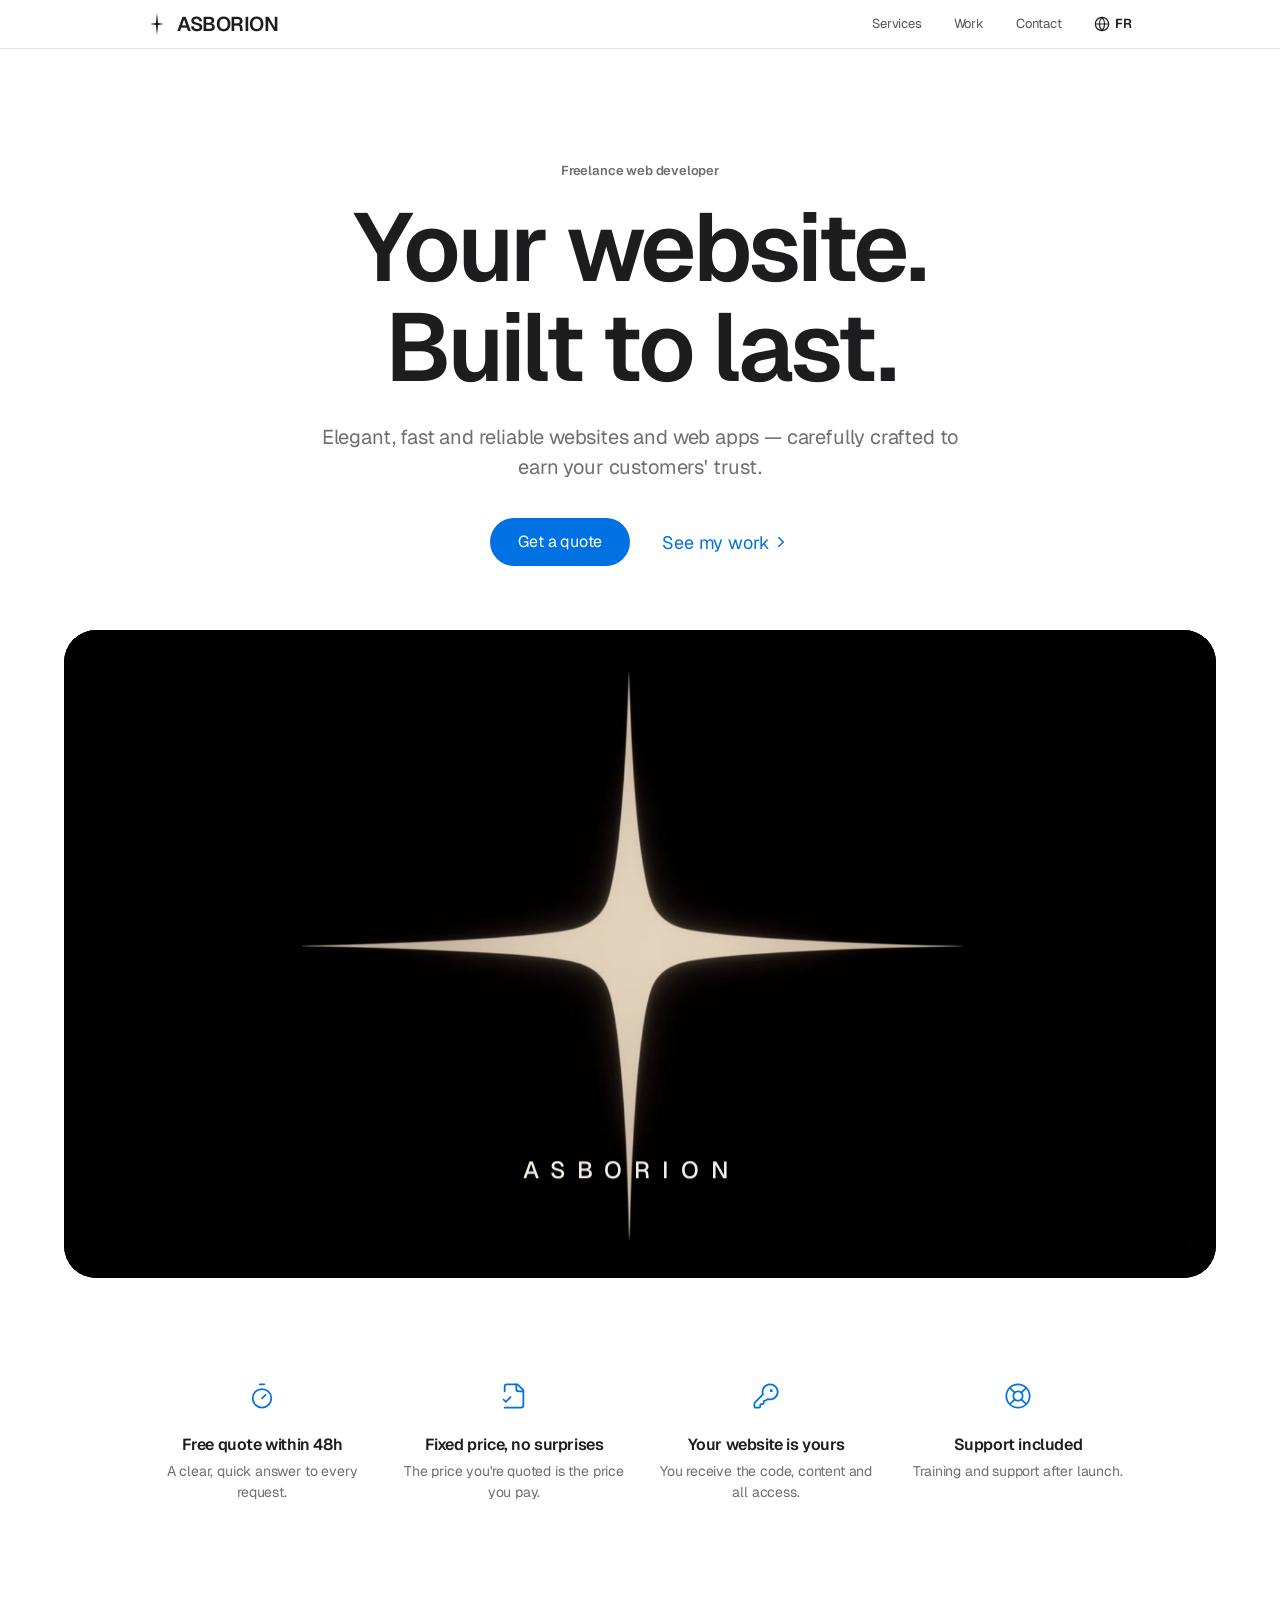
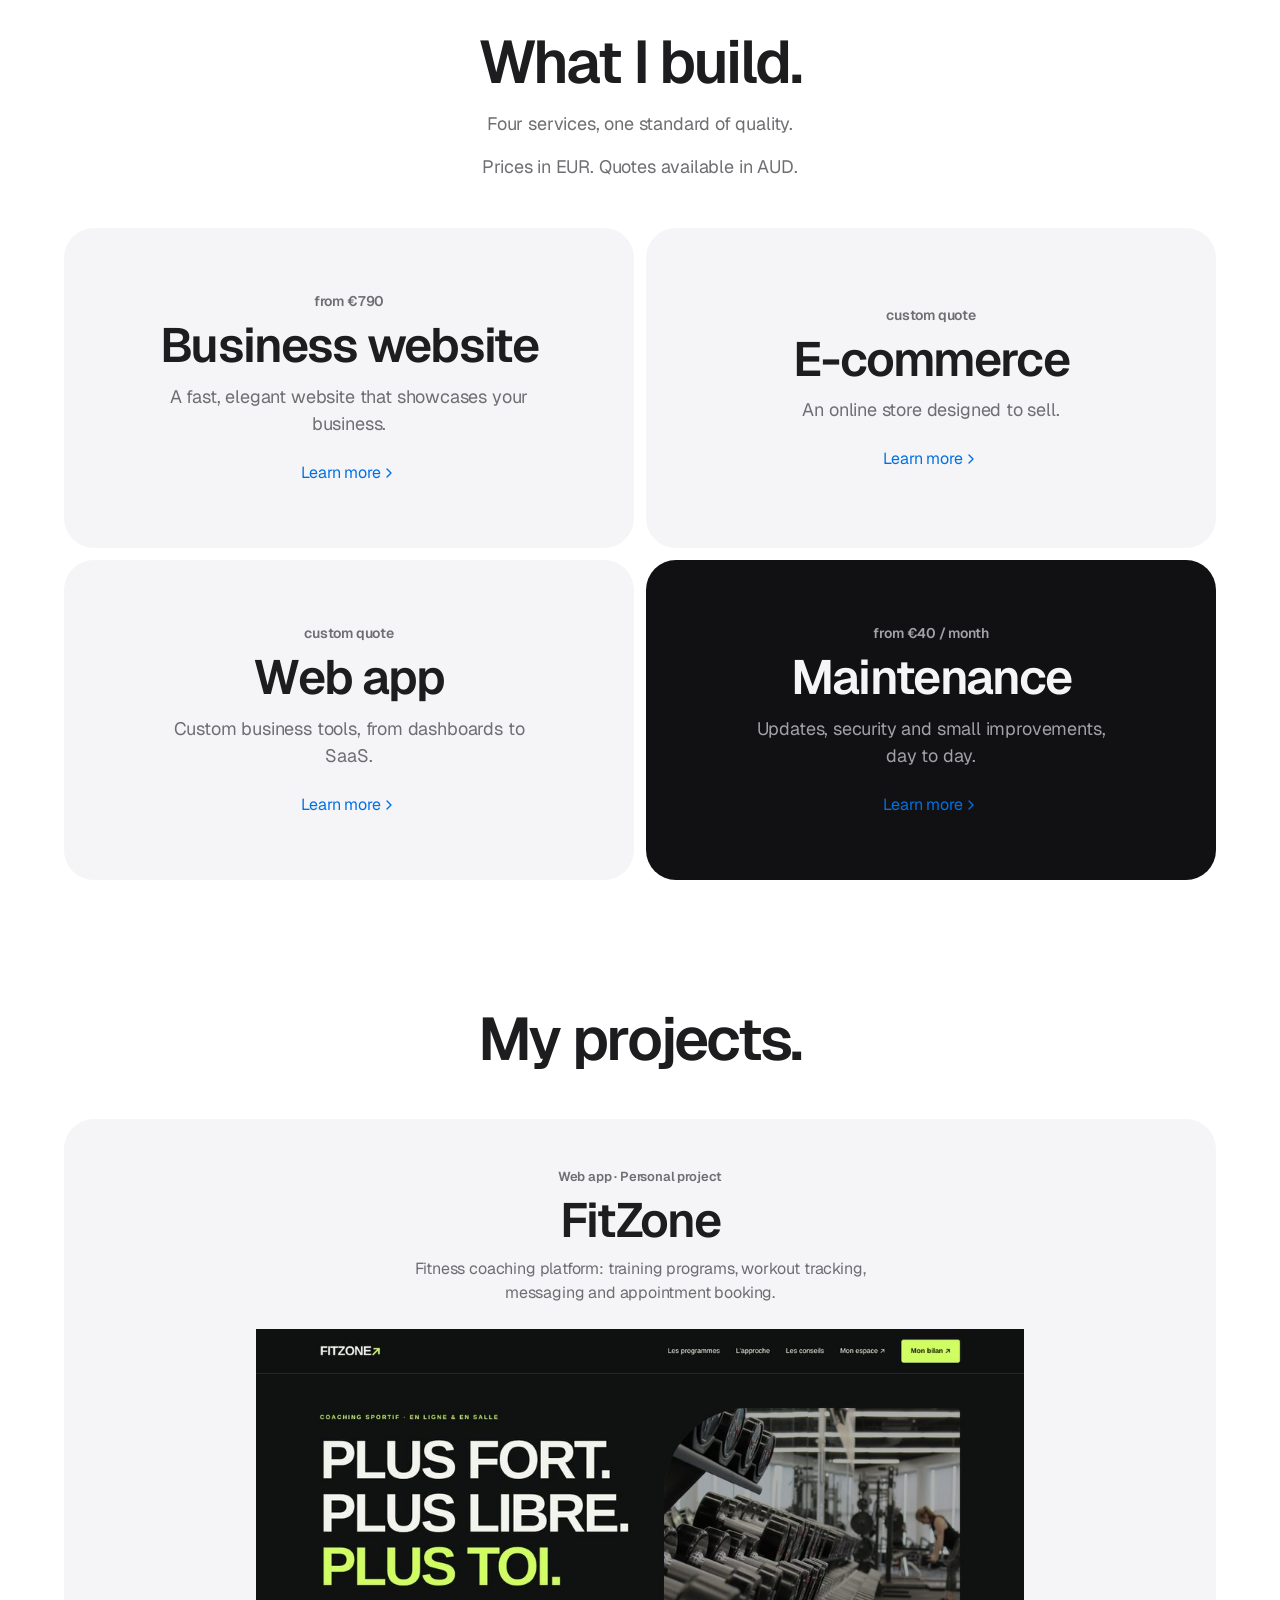
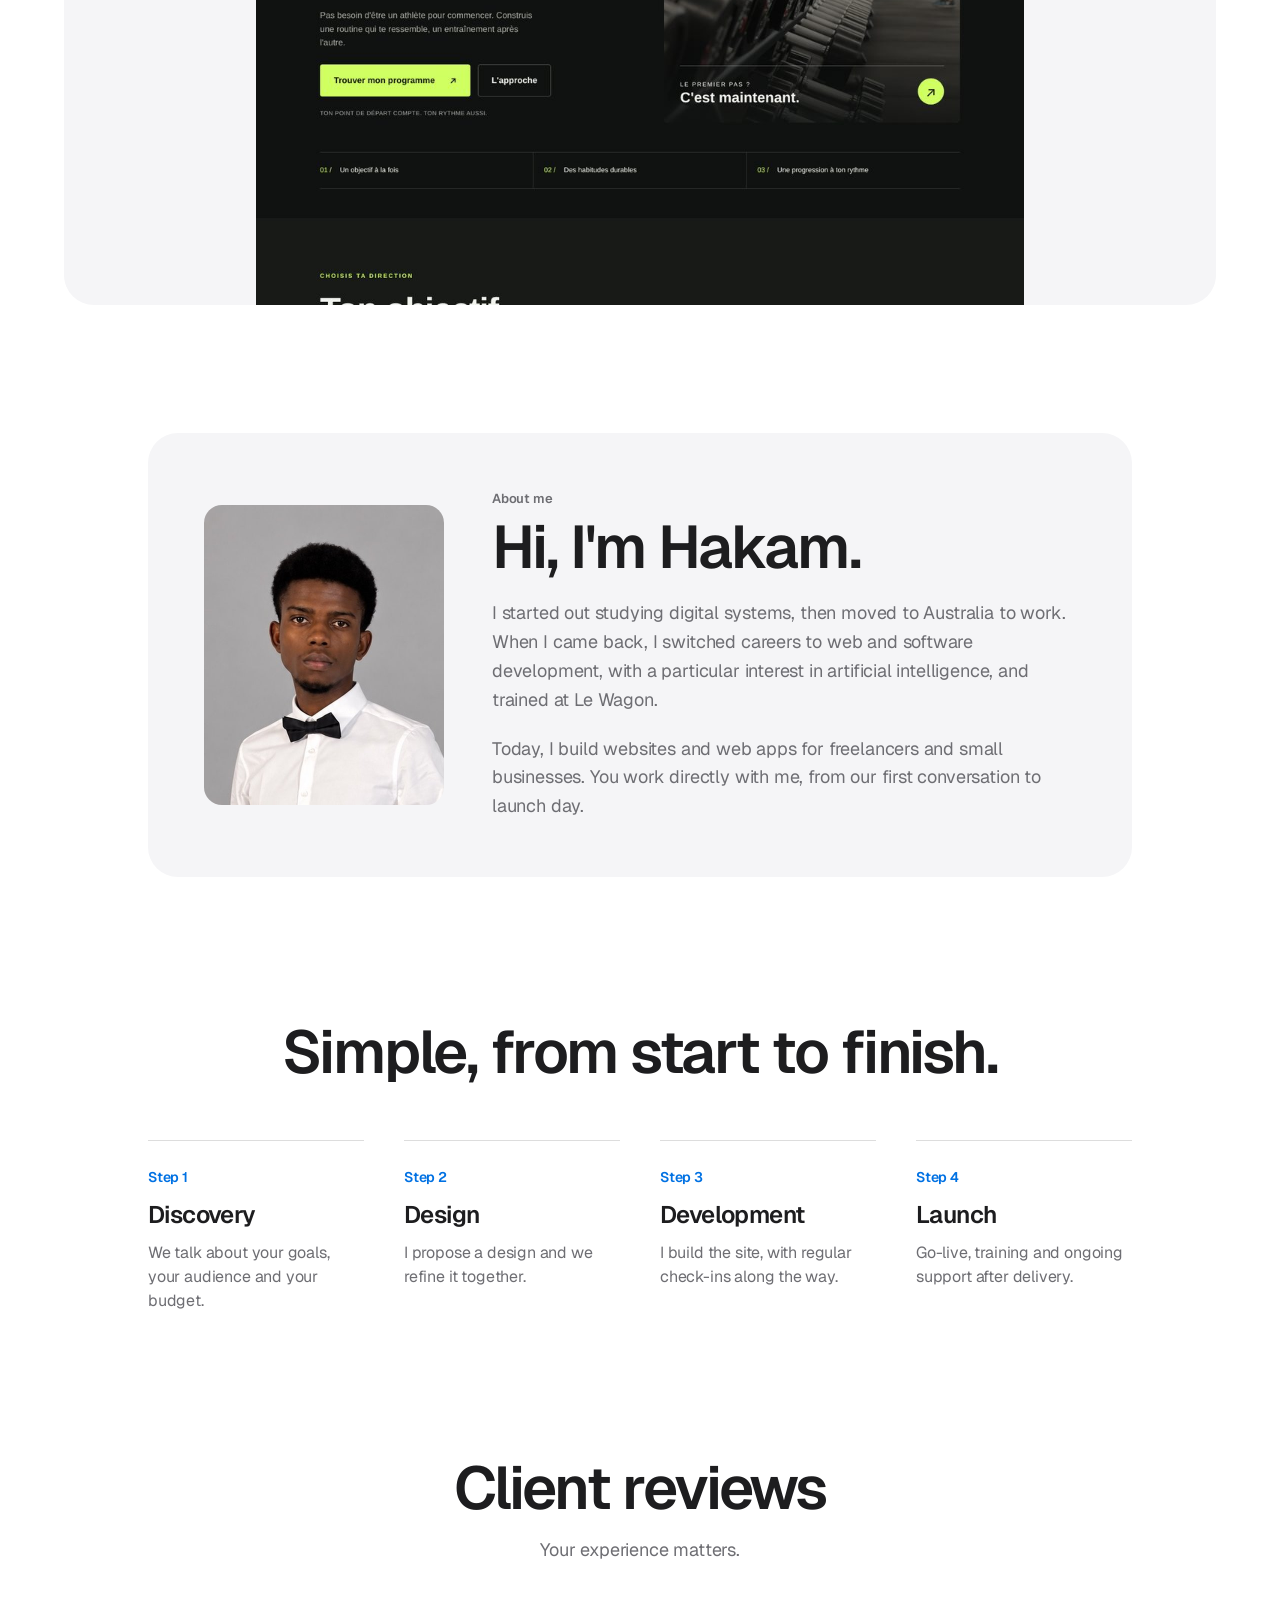
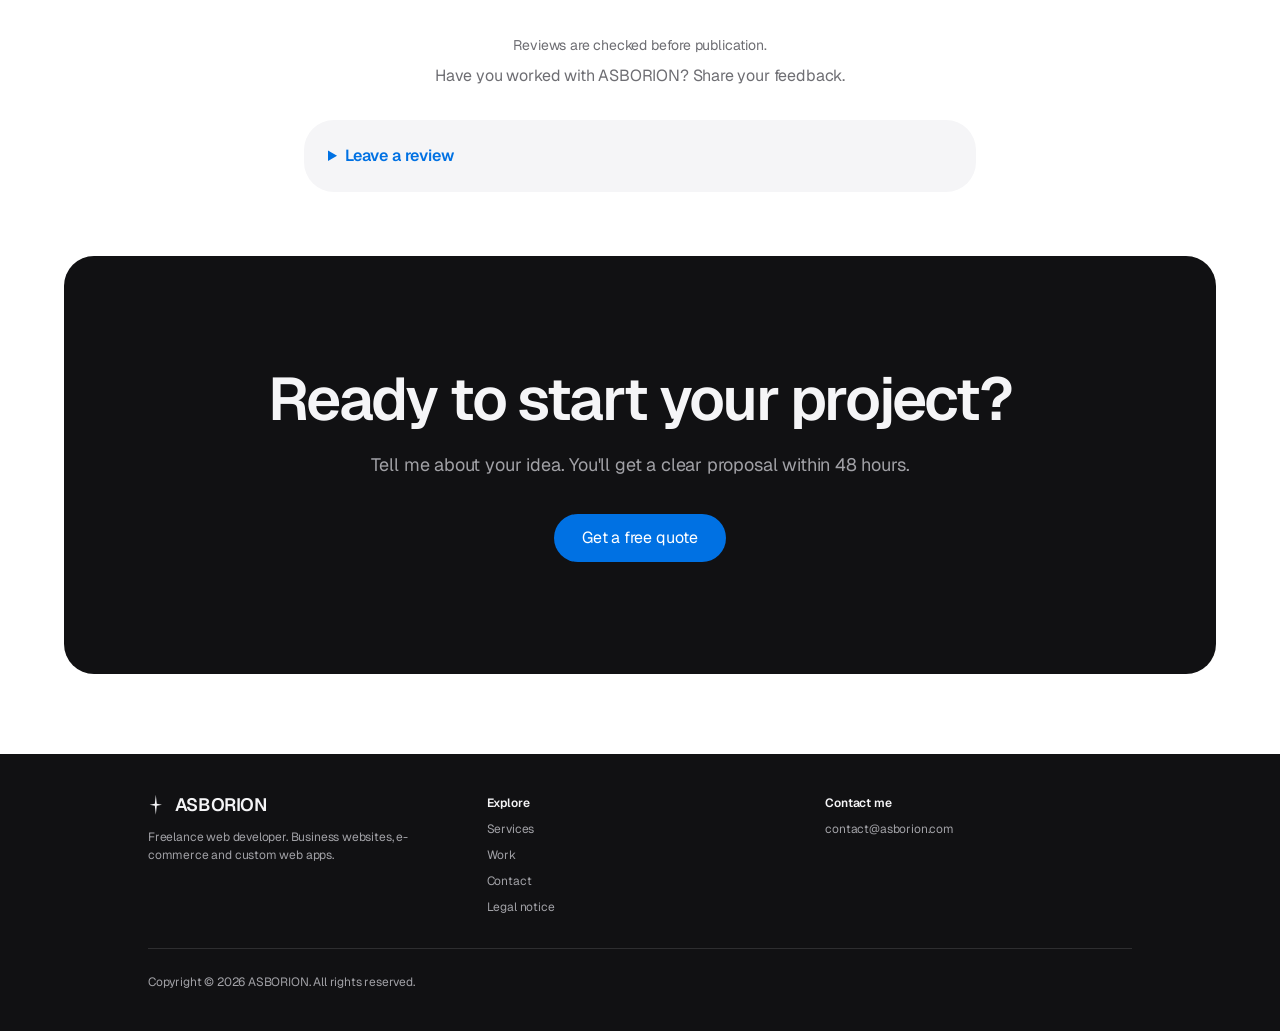
==== commit 7a7e5bbc: "Ajout du film hero sur la page d'accueil (FR/EN) Co-Authored-By: Claude Opus 5.5 <noreply@anthropic." ====
--- a/en/index.html
+++ b/en/index.html
@@ -23,6 +23,7 @@
   <link rel="alternate" hreflang="fr" href="https://www.asborion.com/">
   <link rel="alternate" hreflang="en" href="https://www.asborion.com/en/">
   <link rel="alternate" hreflang="x-default" href="https://www.asborion.com/">
+  <link rel="preload" as="image" href="../images/hero-film-poster.jpg">
 </head>
 <body>
 <header class="site-header">
@@ -50,8 +51,13 @@
 <a class="link" href="realisations.html">See my work <svg aria-hidden="true" class="icon" fill="none" stroke="currentColor" stroke-linecap="round" stroke-linejoin="round" stroke-width="2" viewbox="0 0 24 24"><path d="m9 18 6-6-6-6"></path></svg></a>
 </div>
 </div>
-<div class="hero__image fade-up fade-up--delay">
-<img alt="Laptop on a clean white desk" height="1008" src="../images/hero-laptop.jpg" width="1600"/>
+<div class="hero__image hero__image--film fade-up fade-up--delay">
+<div aria-label="ASBORION animation: the star opens onto a website shown on a laptop, a tablet and a phone" class="hero-film" data-hero-film data-src="../videos/asborion-hero.mp4" data-src-sm="../videos/asborion-hero-720.mp4" role="img">
+<video poster="../images/hero-film-poster.jpg" muted loop playsinline preload="auto" disablepictureinpicture disableremoteplayback aria-hidden="true" tabindex="-1"><source src="../videos/asborion-hero-720.mp4" type="video/mp4"></video>
+<canvas aria-hidden="true" height="1080" width="1920"></canvas>
+<span aria-hidden="true" class="hero-film__name">ASBORION</span>
+<noscript><style>.hero-film canvas{display:none}</style></noscript>
+</div>
 </div>
 </section>
 <!-- Engagements -->
@@ -231,5 +237,6 @@
 </div>
 </footer>
 <script src="../js/main.js"></script>
+  <script src="../js/hero-film.js"></script>
 </body>
 </html>
--- a/css/style.css
+++ b/css/style.css
@@ -478,3 +478,45 @@
 .site-footer a:hover { color: var(--night-foreground); }
 .logo--footer { display: inline-flex; justify-content: flex-start !important; align-self: flex-start; color: var(--night-foreground); font-size: 1.125rem; margin-bottom: 0.25rem; }
 .site-footer__grid, .site-footer__copy { border-color: rgba(255, 255, 255, 0.12); }
+
+/* ---------- Accueil : film d'introduction ASBORION ----------
+   Remplace l'image du laptop dans le hero. La vidéo garde son
+   fond noir ; le nom est une couche HTML (js/hero-film.js).
+   ------------------------------------------------------------ */
+.hero-film {
+  position: relative;
+  aspect-ratio: 16 / 9;
+  background: #000;
+  border-radius: 2rem;
+  overflow: hidden;
+  clip-path: inset(0 round 2rem);   /* coins nets sur Safari avec la vidéo */
+  container-type: inline-size;
+  isolation: isolate;
+}
+.hero-film video,
+.hero-film canvas {
+  position: absolute; inset: 0;
+  width: 100%; height: 100%;
+  display: block;
+  object-fit: cover;
+}
+.hero-film canvas { background: #000; pointer-events: none; }
+.hero-film.is-playing canvas { opacity: 0; }
+.hero-film__name {
+  position: absolute; left: 0; top: 83.333%;
+  font-family: var(--font-display);
+  font-weight: 500;
+  font-size: max(2.05cqw, 10px);
+  letter-spacing: 0.5em;
+  line-height: 1;
+  color: #F4EFE6;
+  white-space: nowrap;
+  opacity: 0;
+  transform: translateY(-50%);
+  will-change: opacity, transform, filter;
+  pointer-events: none;
+  user-select: none;
+}
+@media (max-width: 767px) {
+  .hero-film { border-radius: 1.25rem; clip-path: inset(0 round 1.25rem); }
+}
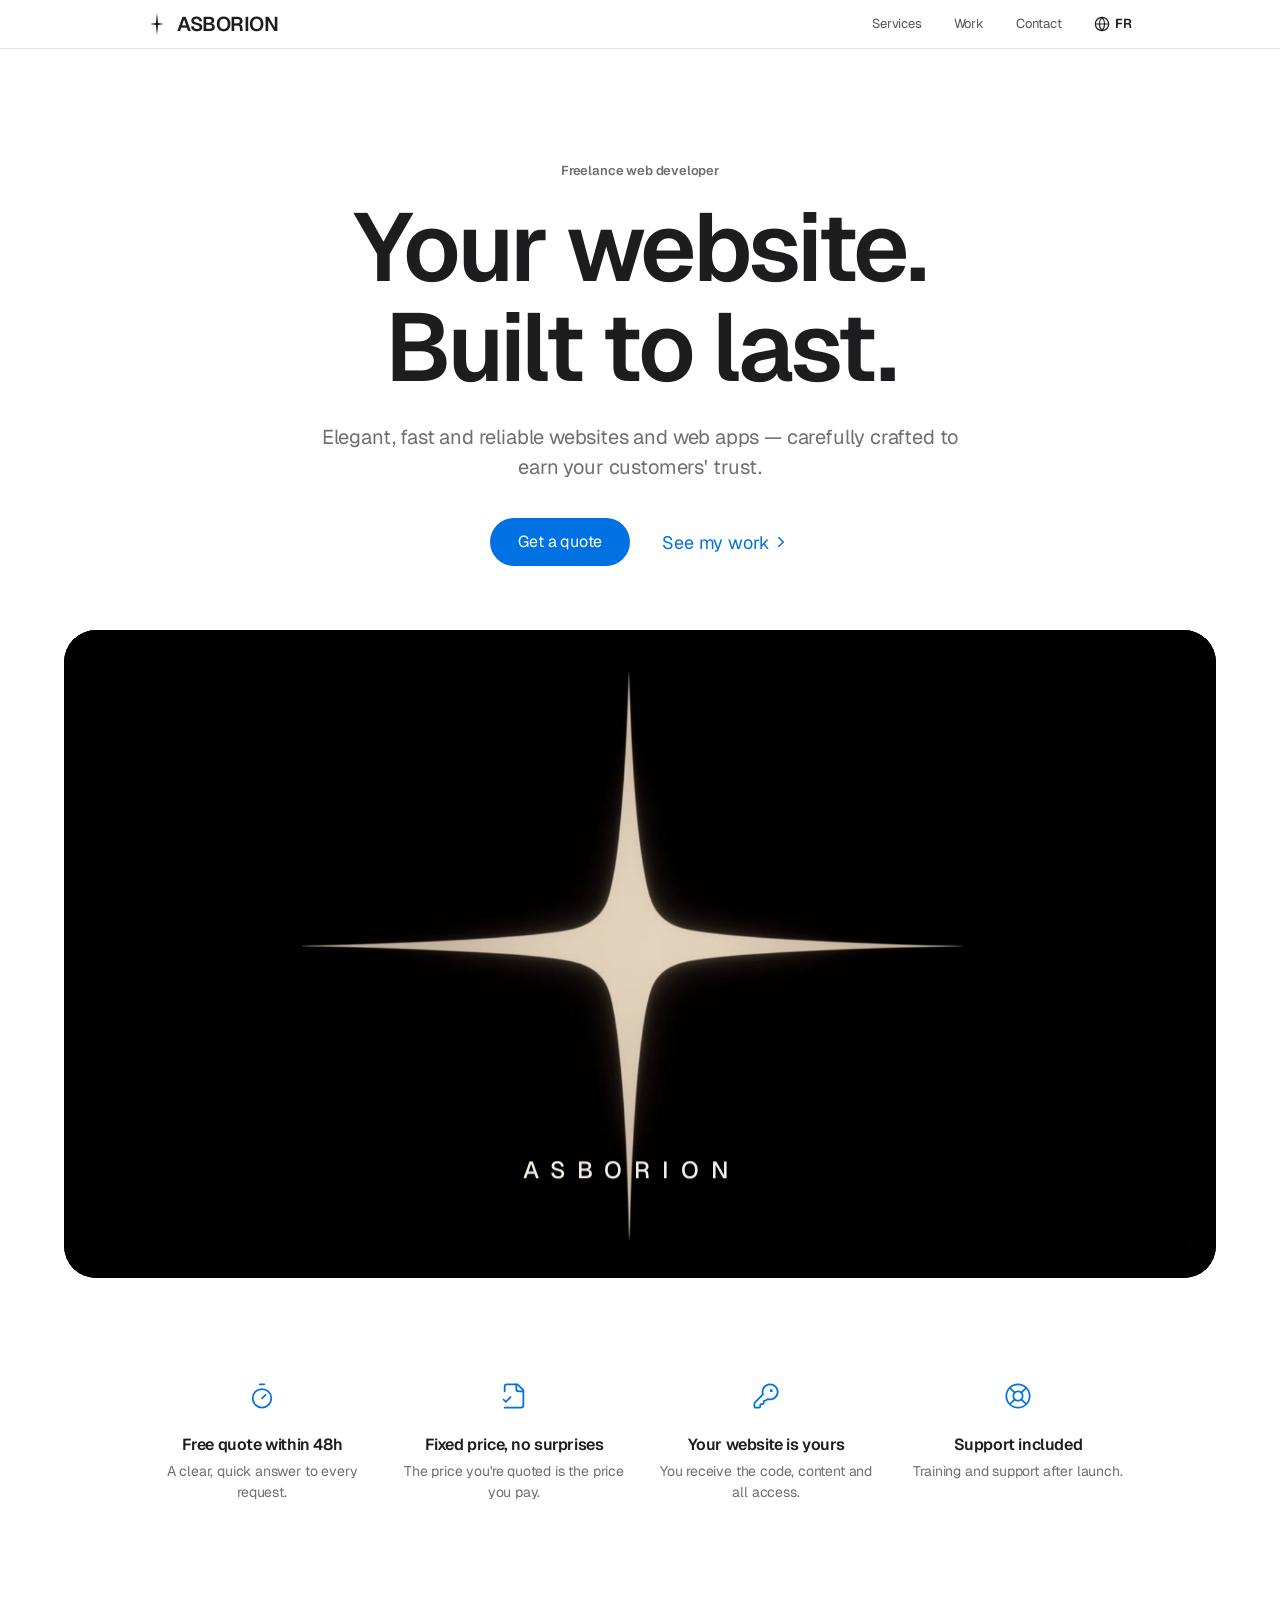
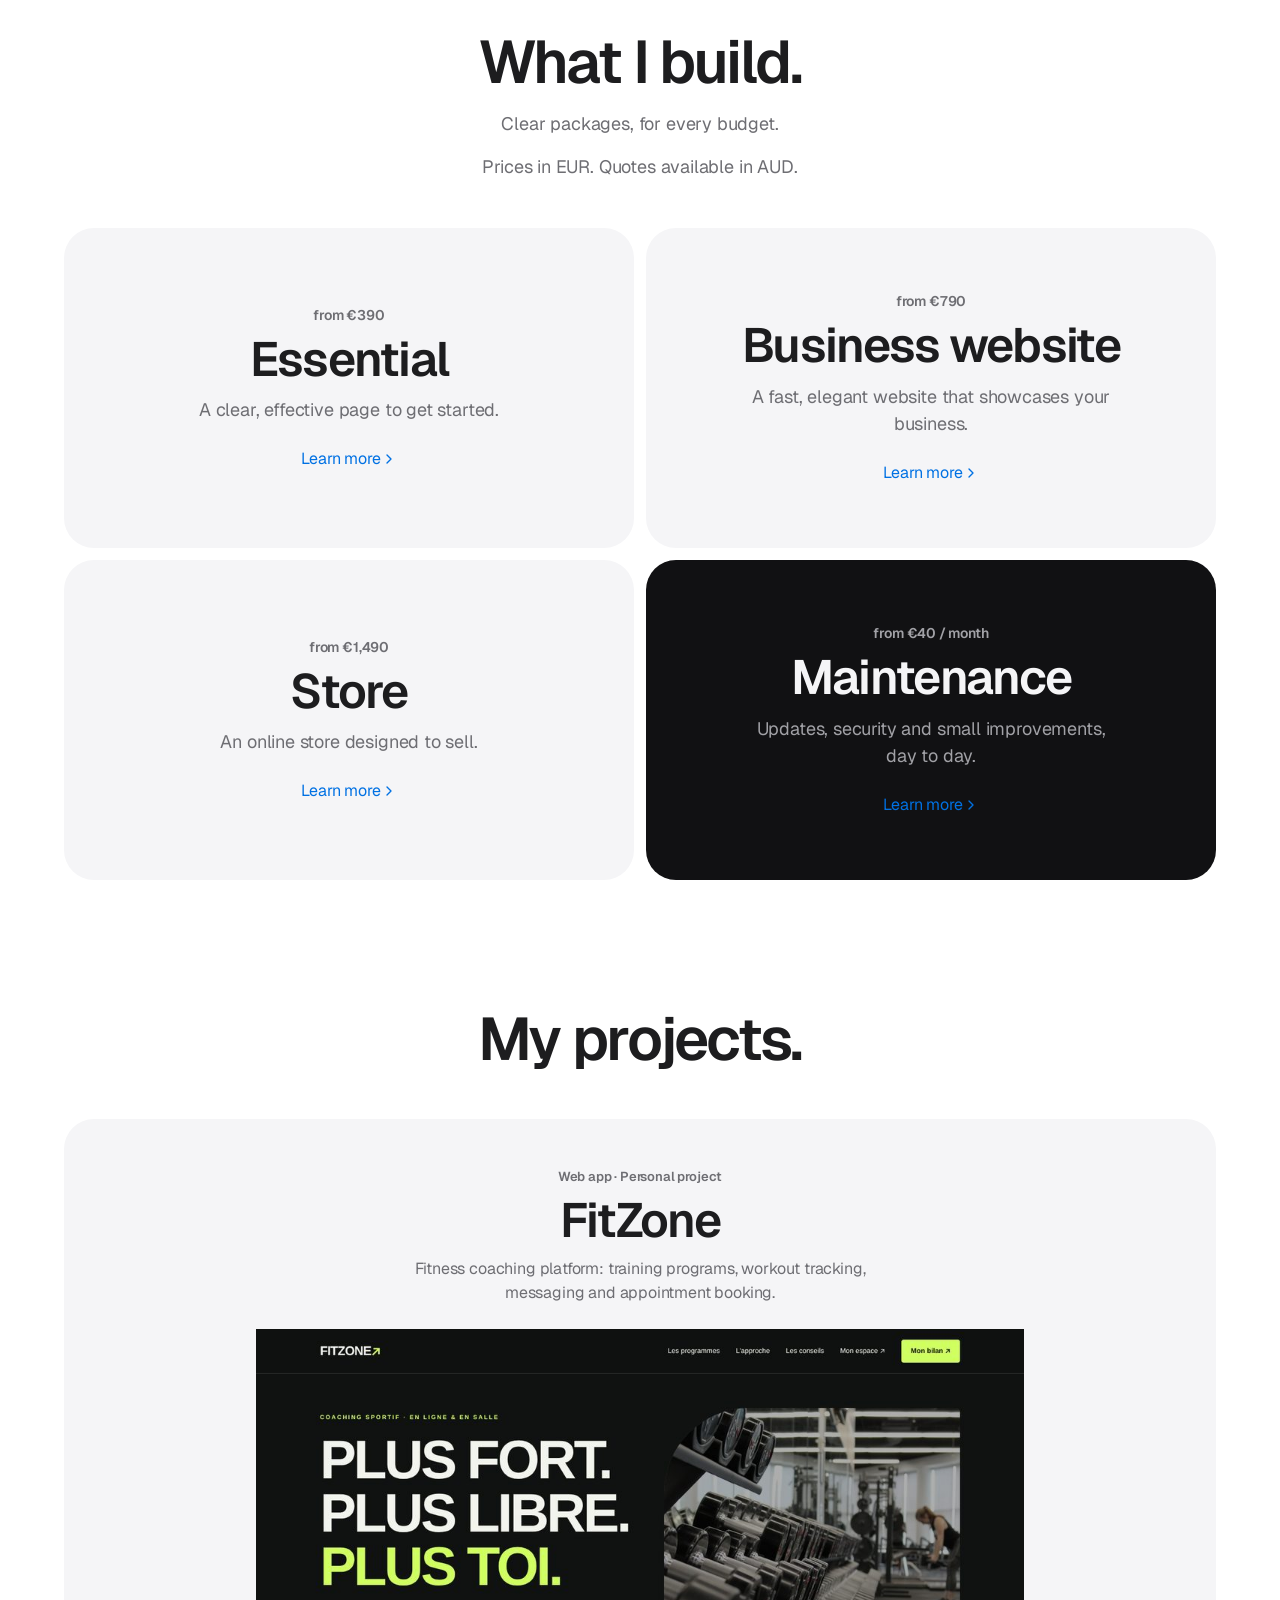
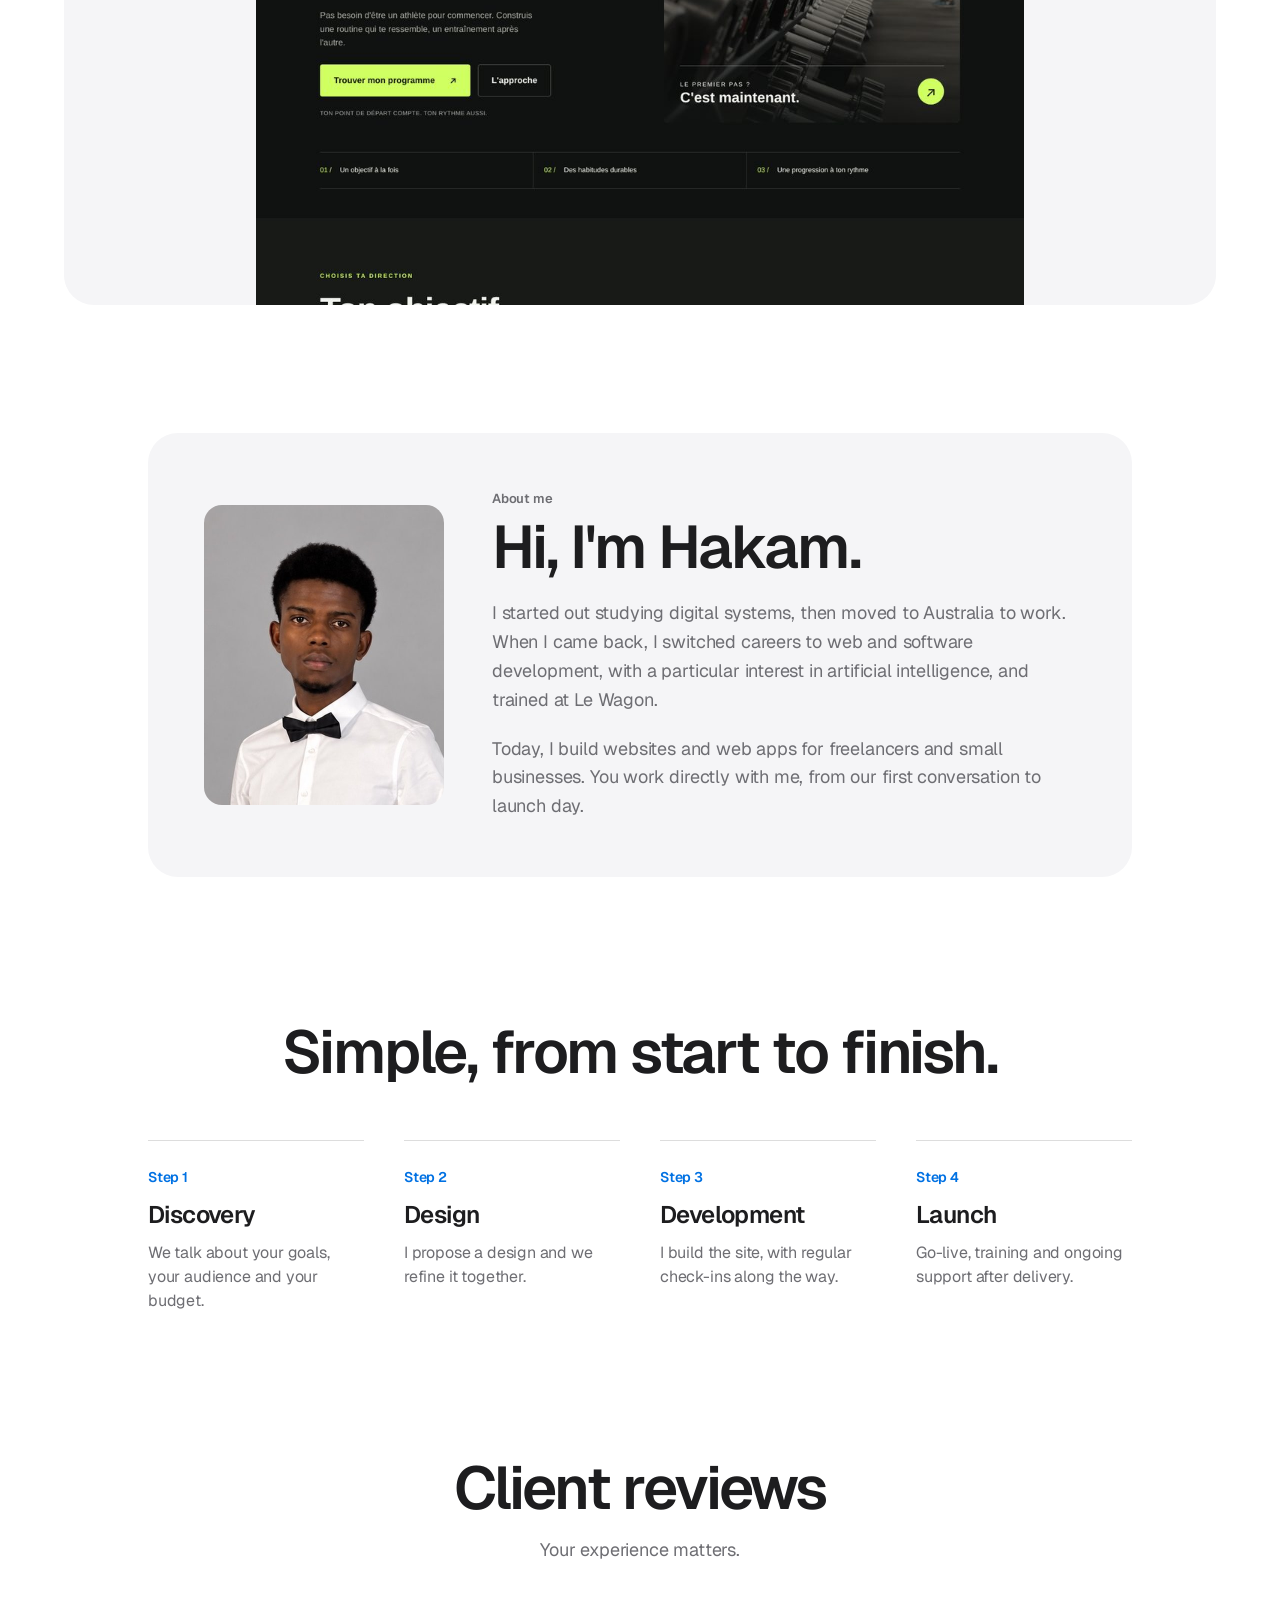
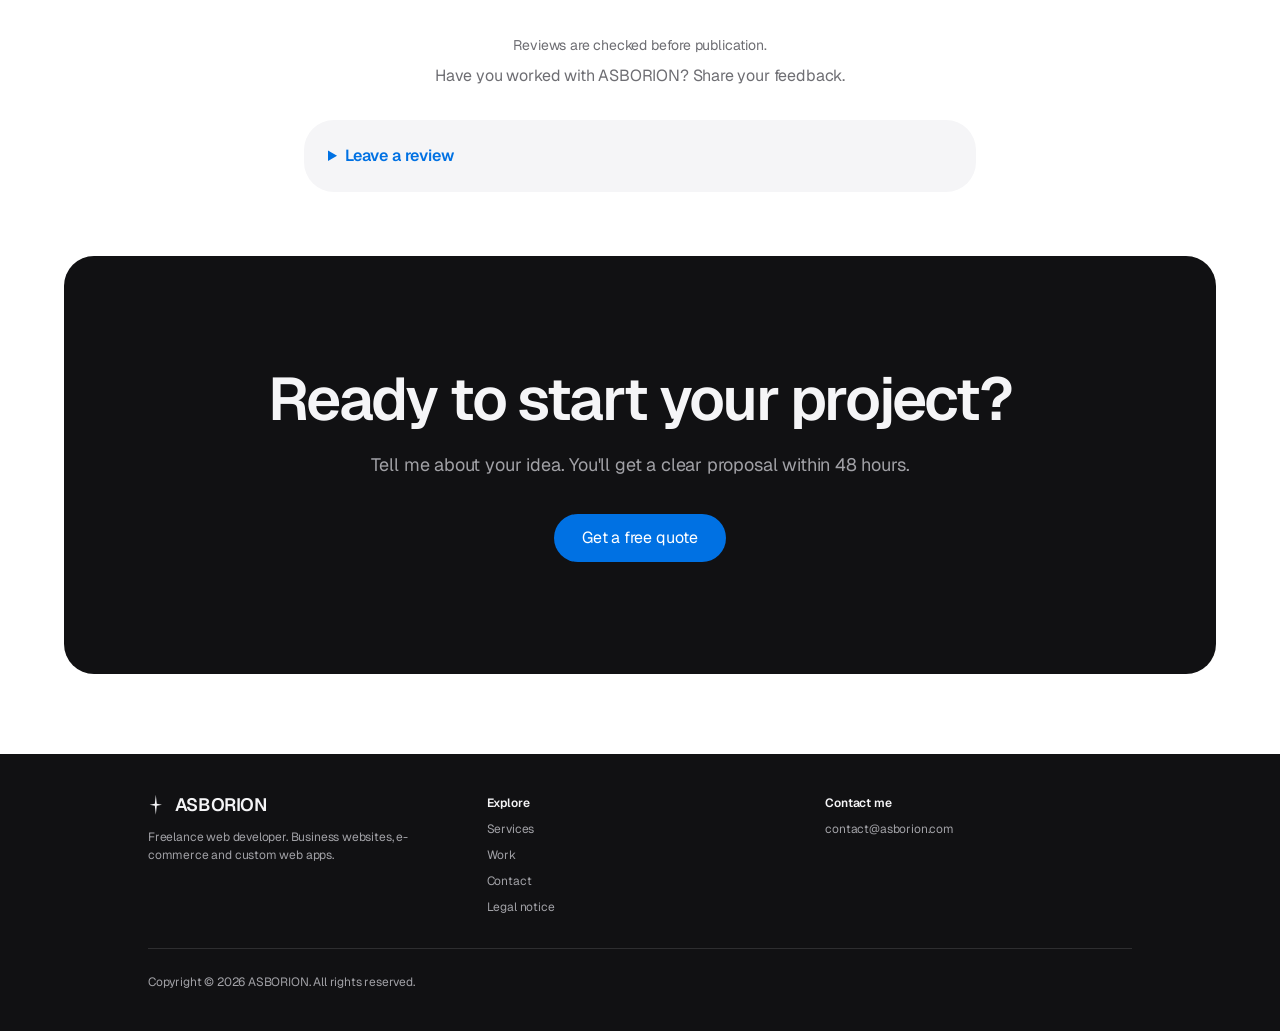
==== commit 12512497: "Nouveau catalogue : formules Essentiel, Vitrine, Boutique et Sur mesure (FR/EN) - Services : 4 formu" ====
--- a/en/index.html
+++ b/en/index.html
@@ -76,35 +76,35 @@
 <div class="container--lg" style="margin:0 auto">
 <div class="section-title reveal">
 <h2 class="headline h-lg">What I build.</h2>
-<p>Four services, one standard of quality.</p>
+<p>Clear packages, for every budget.</p>
 <p class="muted currency-note">Prices in EUR. Quotes available in AUD.</p>
 </div>
 <div class="grid-2">
-<a class="tile lift service-tile reveal" href="services.html">
-<p class="service-tile__price">from €790</p>
-<h3 class="headline">Business website</h3>
-<p class="service-tile__short">A fast, elegant website that showcases your business.</p>
-<span class="service-tile__more">Learn more <svg aria-hidden="true" class="icon" fill="none" stroke="currentColor" stroke-linecap="round" stroke-linejoin="round" stroke-width="2" viewbox="0 0 24 24"><path d="m9 18 6-6-6-6"></path></svg></span>
-</a>
-<a class="tile lift service-tile reveal" href="services.html">
-<p class="service-tile__price">custom quote</p>
-<h3 class="headline">E-commerce</h3>
-<p class="service-tile__short">An online store designed to sell.</p>
-<span class="service-tile__more">Learn more <svg aria-hidden="true" class="icon" fill="none" stroke="currentColor" stroke-linecap="round" stroke-linejoin="round" stroke-width="2" viewbox="0 0 24 24"><path d="m9 18 6-6-6-6"></path></svg></span>
-</a>
-<a class="tile lift service-tile reveal" href="services.html">
-<p class="service-tile__price">custom quote</p>
-<h3 class="headline">Web app</h3>
-<p class="service-tile__short">Custom business tools, from dashboards to SaaS.</p>
-<span class="service-tile__more">Learn more <svg aria-hidden="true" class="icon" fill="none" stroke="currentColor" stroke-linecap="round" stroke-linejoin="round" stroke-width="2" viewbox="0 0 24 24"><path d="m9 18 6-6-6-6"></path></svg></span>
-</a>
-<a class="tile tile--night lift service-tile reveal" href="services.html">
-<p class="service-tile__price tile__muted">from €40 / month</p>
-<h3 class="headline">Maintenance</h3>
-<p class="service-tile__short tile__muted">Updates, security and small improvements, day to day.</p>
-<span class="service-tile__more">Learn more <svg aria-hidden="true" class="icon" fill="none" stroke="currentColor" stroke-linecap="round" stroke-linejoin="round" stroke-width="2" viewbox="0 0 24 24"><path d="m9 18 6-6-6-6"></path></svg></span>
-</a>
-</div>
+          <a href="services.html" class="tile lift service-tile reveal">
+            <p class="service-tile__price">from €390</p>
+            <h3 class="headline">Essential</h3>
+            <p class="service-tile__short">A clear, effective page to get started.</p>
+            <span class="service-tile__more">Learn more <svg class="icon" viewBox="0 0 24 24" fill="none" stroke="currentColor" stroke-width="2" stroke-linecap="round" stroke-linejoin="round" aria-hidden="true"><path d="m9 18 6-6-6-6" /></svg></span>
+          </a>
+          <a href="services.html" class="tile lift service-tile reveal">
+            <p class="service-tile__price">from €790</p>
+            <h3 class="headline">Business website</h3>
+            <p class="service-tile__short">A fast, elegant website that showcases your business.</p>
+            <span class="service-tile__more">Learn more <svg class="icon" viewBox="0 0 24 24" fill="none" stroke="currentColor" stroke-width="2" stroke-linecap="round" stroke-linejoin="round" aria-hidden="true"><path d="m9 18 6-6-6-6" /></svg></span>
+          </a>
+          <a href="services.html" class="tile lift service-tile reveal">
+            <p class="service-tile__price">from €1,490</p>
+            <h3 class="headline">Store</h3>
+            <p class="service-tile__short">An online store designed to sell.</p>
+            <span class="service-tile__more">Learn more <svg class="icon" viewBox="0 0 24 24" fill="none" stroke="currentColor" stroke-width="2" stroke-linecap="round" stroke-linejoin="round" aria-hidden="true"><path d="m9 18 6-6-6-6" /></svg></span>
+          </a>
+          <a href="services.html" class="tile tile--night lift service-tile reveal">
+            <p class="service-tile__price tile__muted">from €40 / month</p>
+            <h3 class="headline">Maintenance</h3>
+            <p class="service-tile__short tile__muted">Updates, security and small improvements, day to day.</p>
+            <span class="service-tile__more">Learn more <svg class="icon" viewBox="0 0 24 24" fill="none" stroke="currentColor" stroke-width="2" stroke-linecap="round" stroke-linejoin="round" aria-hidden="true"><path d="m9 18 6-6-6-6" /></svg></span>
+          </a>
+        </div>
 </div>
 </section>
 <!-- Projets -->
--- a/css/style.css
+++ b/css/style.css
@@ -232,6 +232,20 @@
 }
 .price { font-size: 1.5rem; font-weight: 600; letter-spacing: -0.025em; }
 @media (min-width: 640px) { .service-card { padding: 3rem; } }
+
+.service-card__top { display: flex; align-items: center; justify-content: space-between; gap: 0.75rem; flex-wrap: wrap; }
+.badge {
+  display: inline-block; padding: 0.3rem 0.8rem; border-radius: 999px;
+  background: var(--primary); color: #fff; font-size: 0.75rem; font-weight: 600; letter-spacing: 0;
+}
+.service-card--featured { box-shadow: inset 0 0 0 2px var(--primary), var(--shadow-soft); }
+.price-list { margin-top: 2rem; display: flex; flex-direction: column; }
+.price-list li {
+  display: flex; align-items: center; justify-content: space-between; gap: 1rem;
+  padding: 1rem 0; border-bottom: 1px solid var(--border);
+}
+.price-list li:last-child { border-bottom: 0; }
+.price-list__price { font-weight: 600; white-space: nowrap; }
 
 .included { border-top: 1px solid var(--border); padding-top: 3.5rem; }
 .included h2 { font-size: 1.875rem; text-align: center; margin-bottom: 2.5rem; }
@@ -520,3 +534,9 @@
 @media (max-width: 767px) {
   .hero-film { border-radius: 1.25rem; clip-path: inset(0 round 1.25rem); }
 }
+
+/* Formule mise en avant */
+.service-card--featured:hover,
+.service-card--featured.reveal.is-visible:hover {
+  box-shadow: inset 0 0 0 2px var(--primary), var(--shadow-lift);
+}
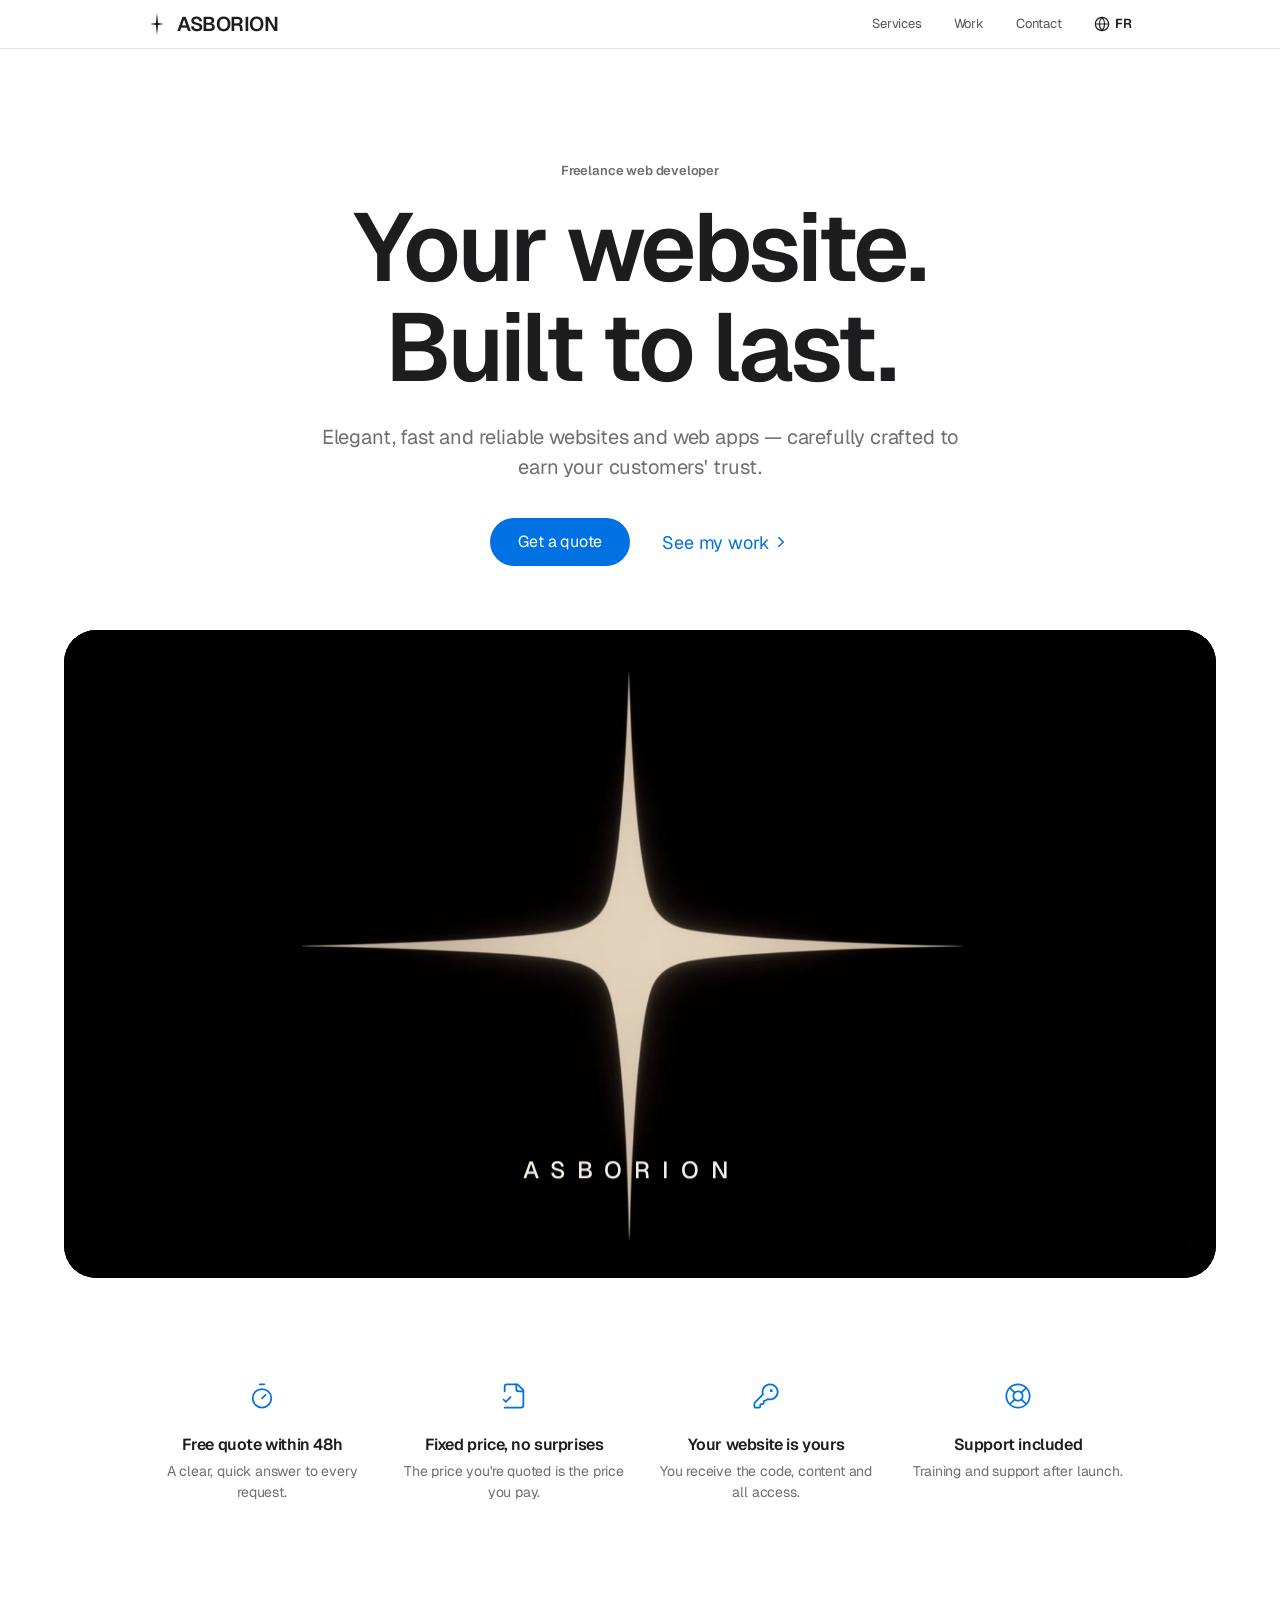
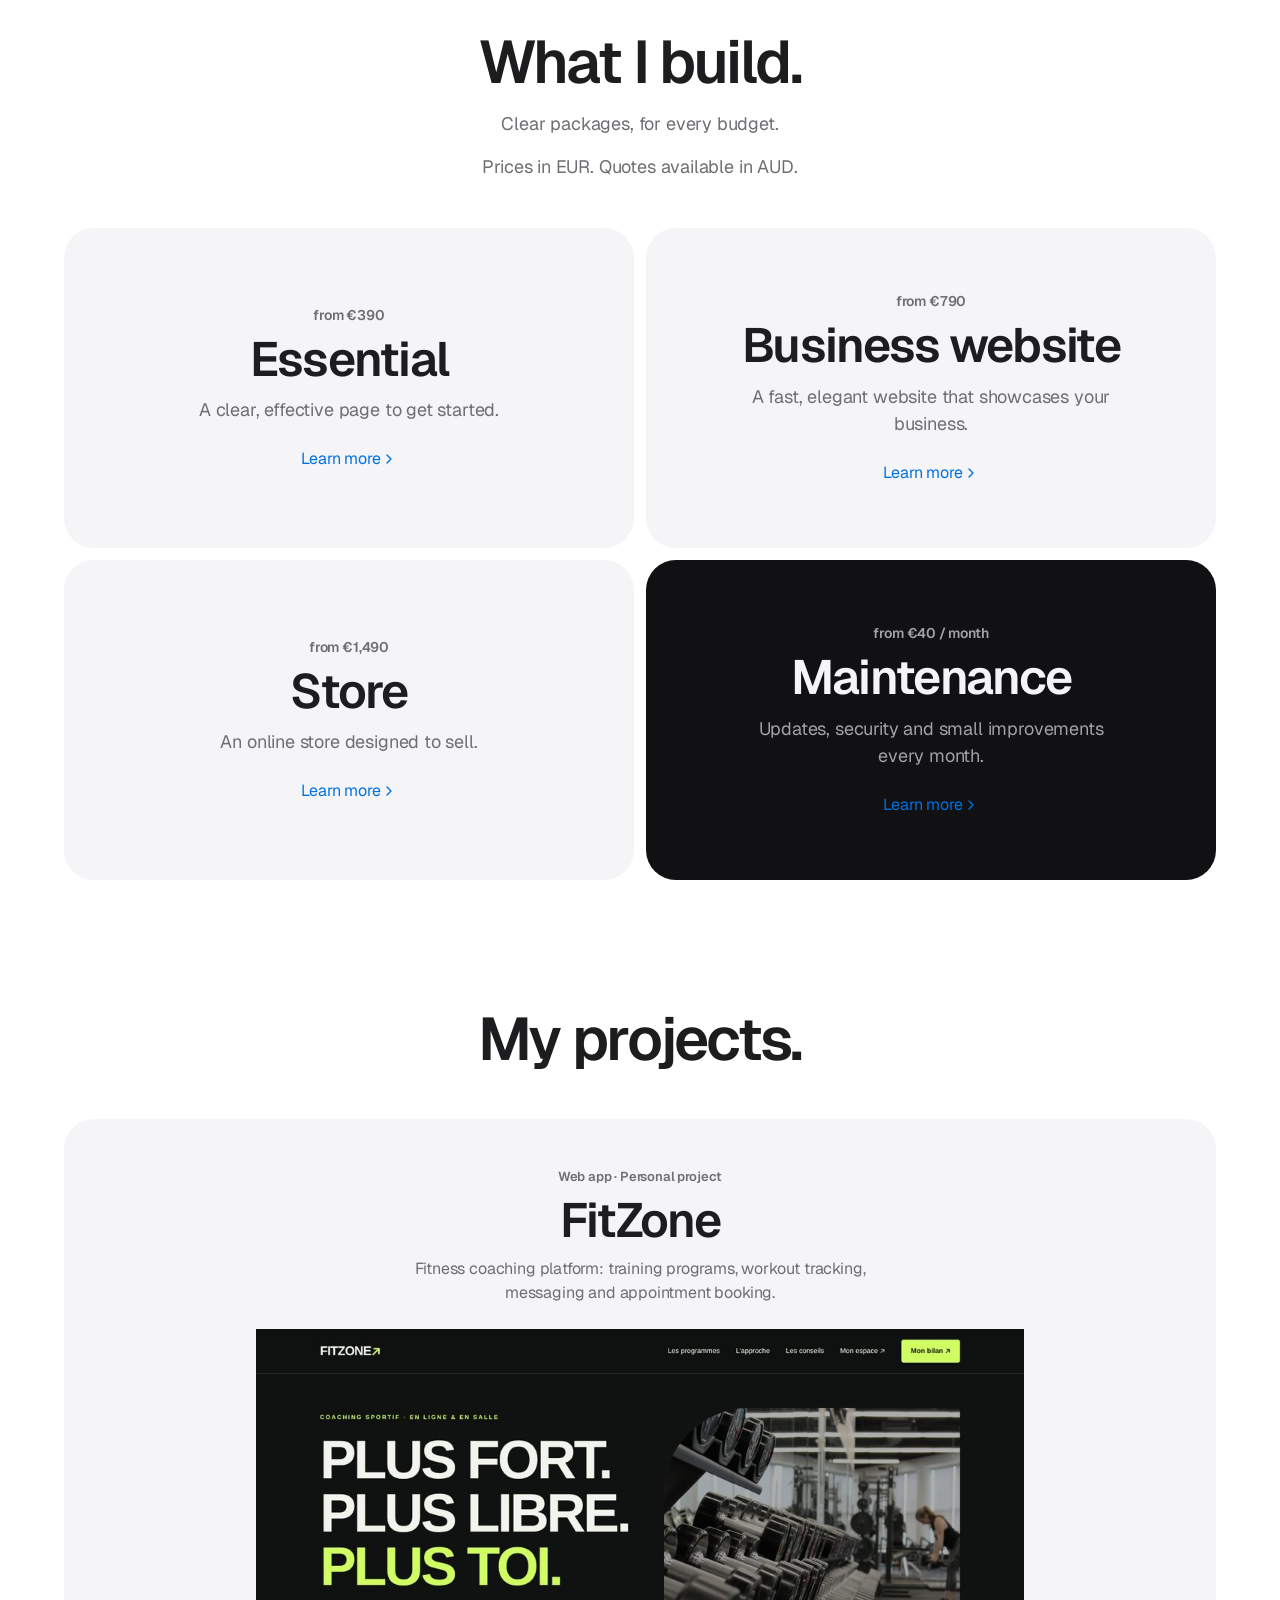
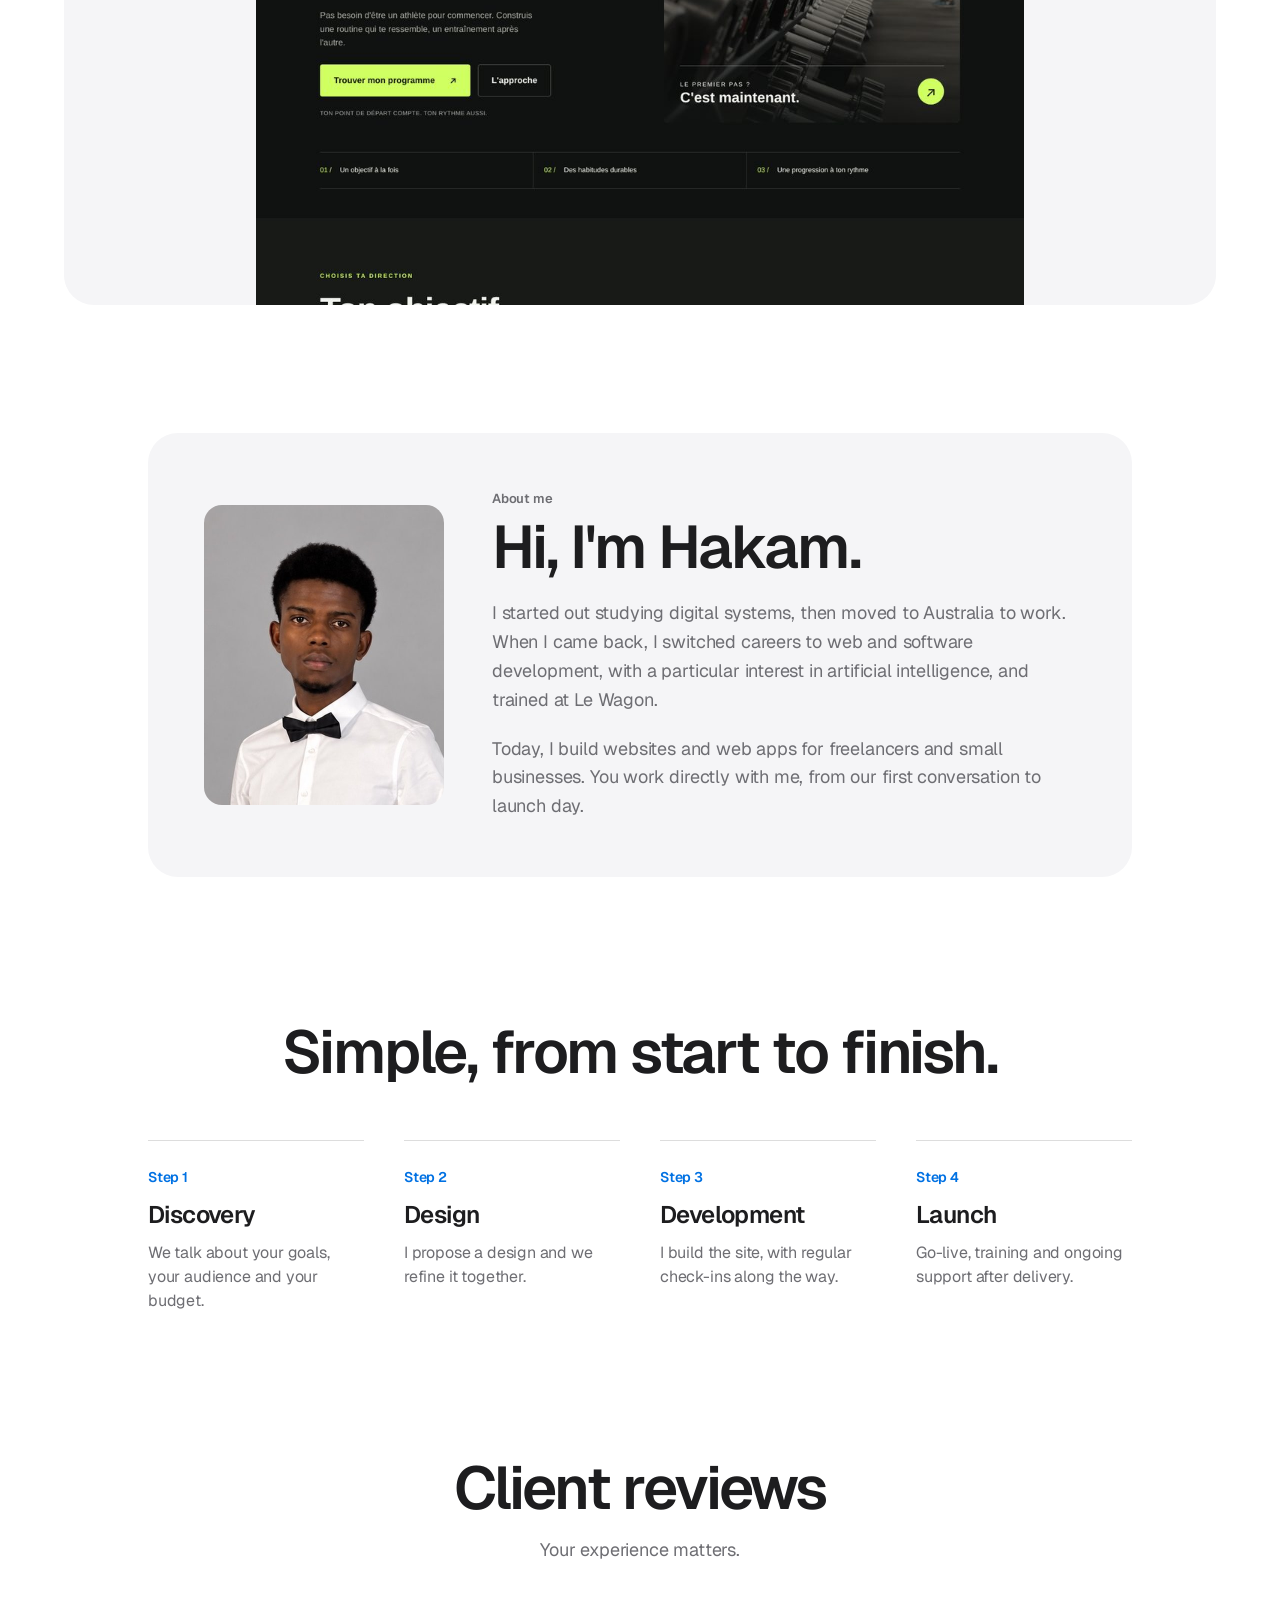
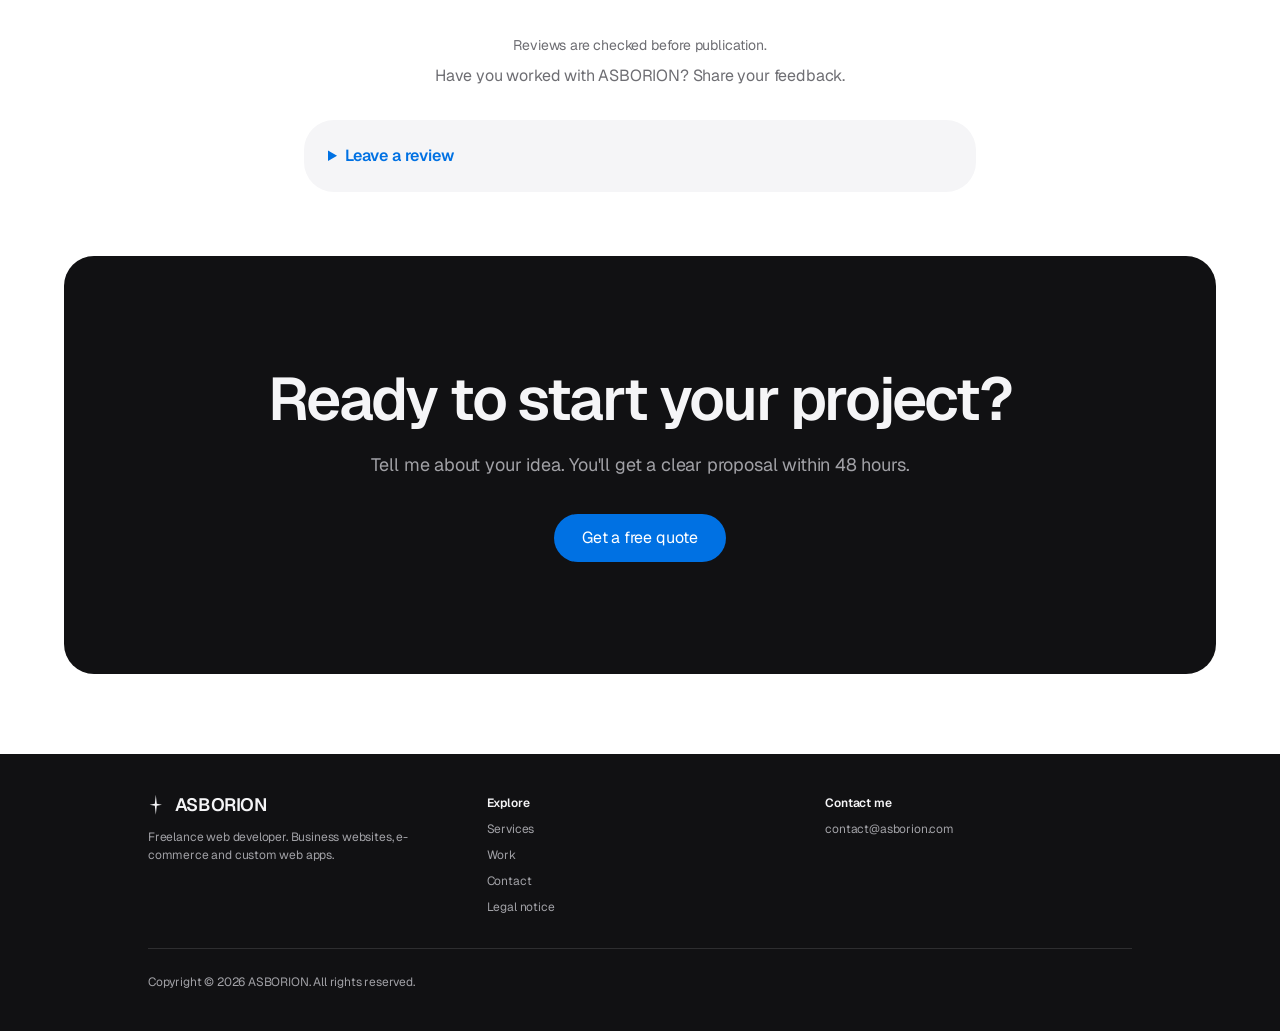
==== commit afbf9bfe: "Tarifs : précisions maintenance, prix Chatbot et nom Business website (FR/EN) - Maintenance Plus : 1" ====
--- a/en/index.html
+++ b/en/index.html
@@ -101,7 +101,7 @@
           <a href="services.html" class="tile tile--night lift service-tile reveal">
             <p class="service-tile__price tile__muted">from €40 / month</p>
             <h3 class="headline">Maintenance</h3>
-            <p class="service-tile__short tile__muted">Updates, security and small improvements, day to day.</p>
+            <p class="service-tile__short tile__muted">Updates, security and small improvements every month.</p>
             <span class="service-tile__more">Learn more <svg class="icon" viewBox="0 0 24 24" fill="none" stroke="currentColor" stroke-width="2" stroke-linecap="round" stroke-linejoin="round" aria-hidden="true"><path d="m9 18 6-6-6-6" /></svg></span>
           </a>
         </div>
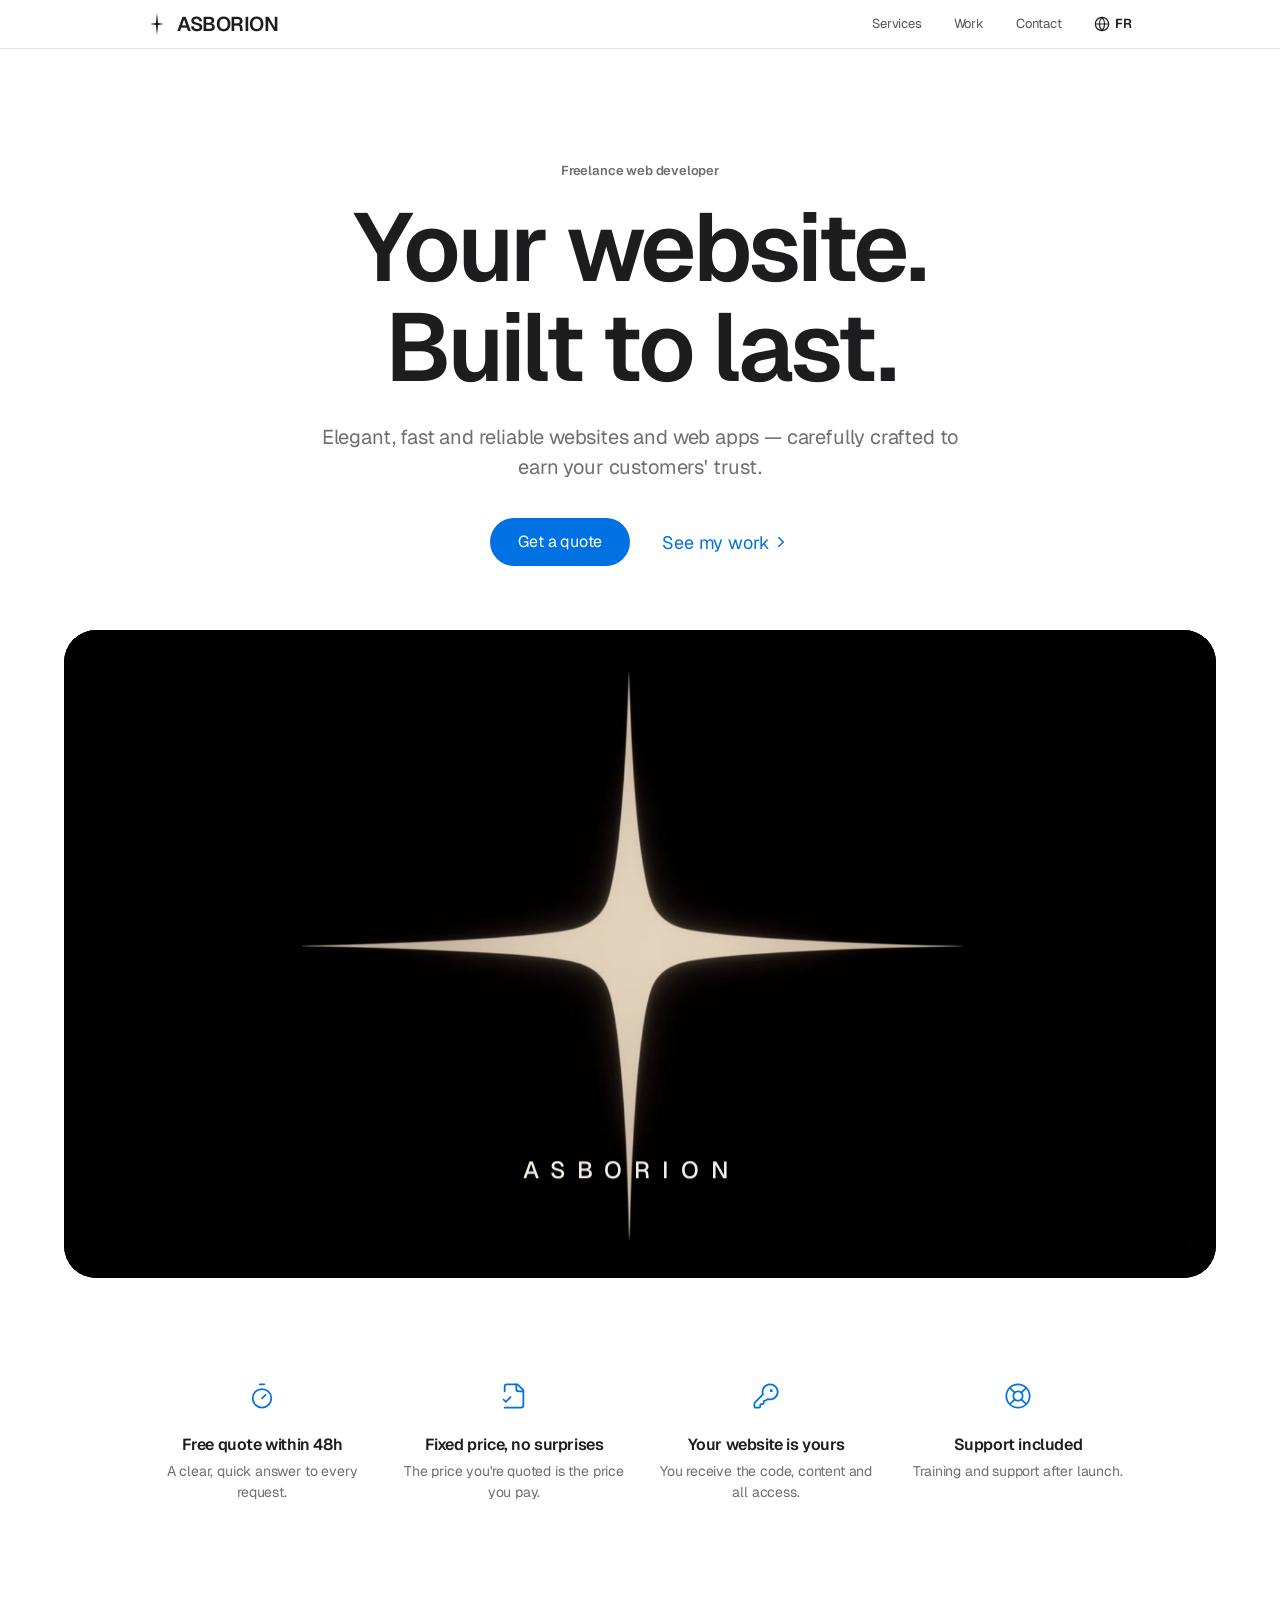
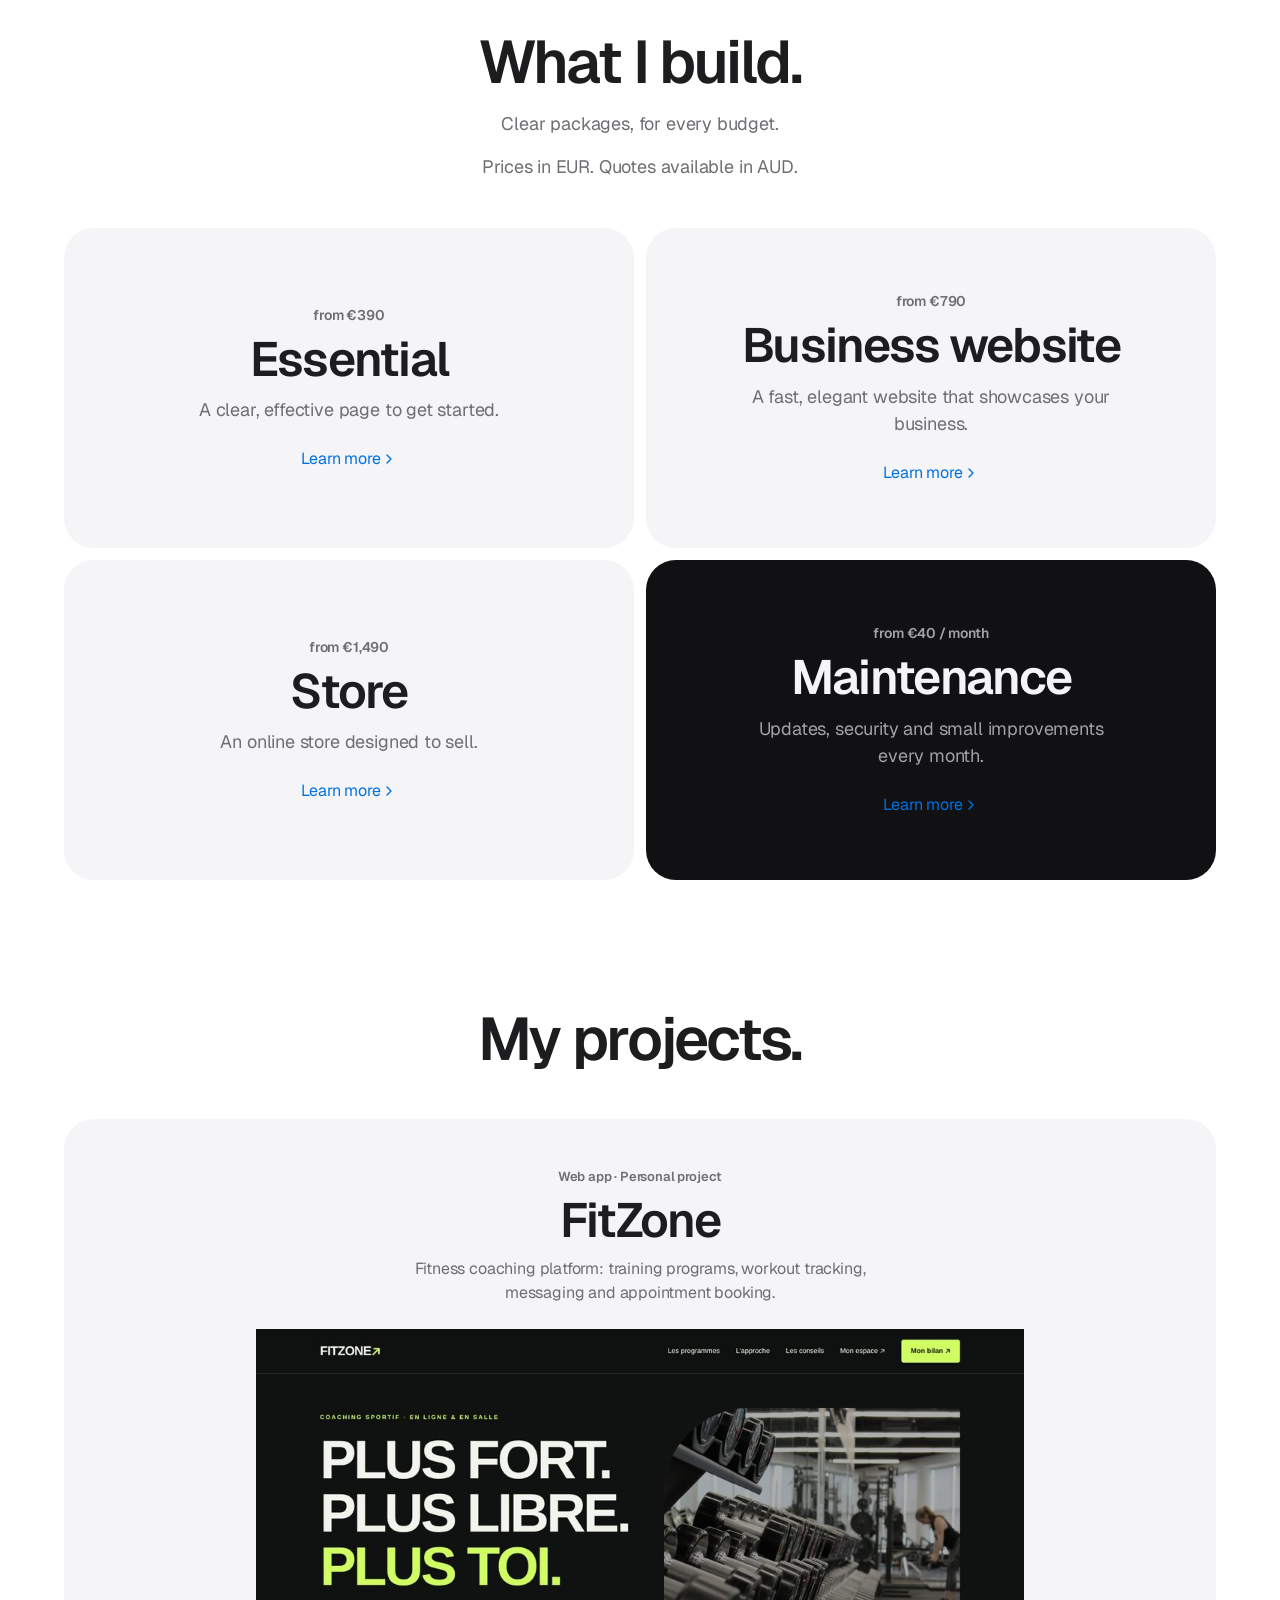
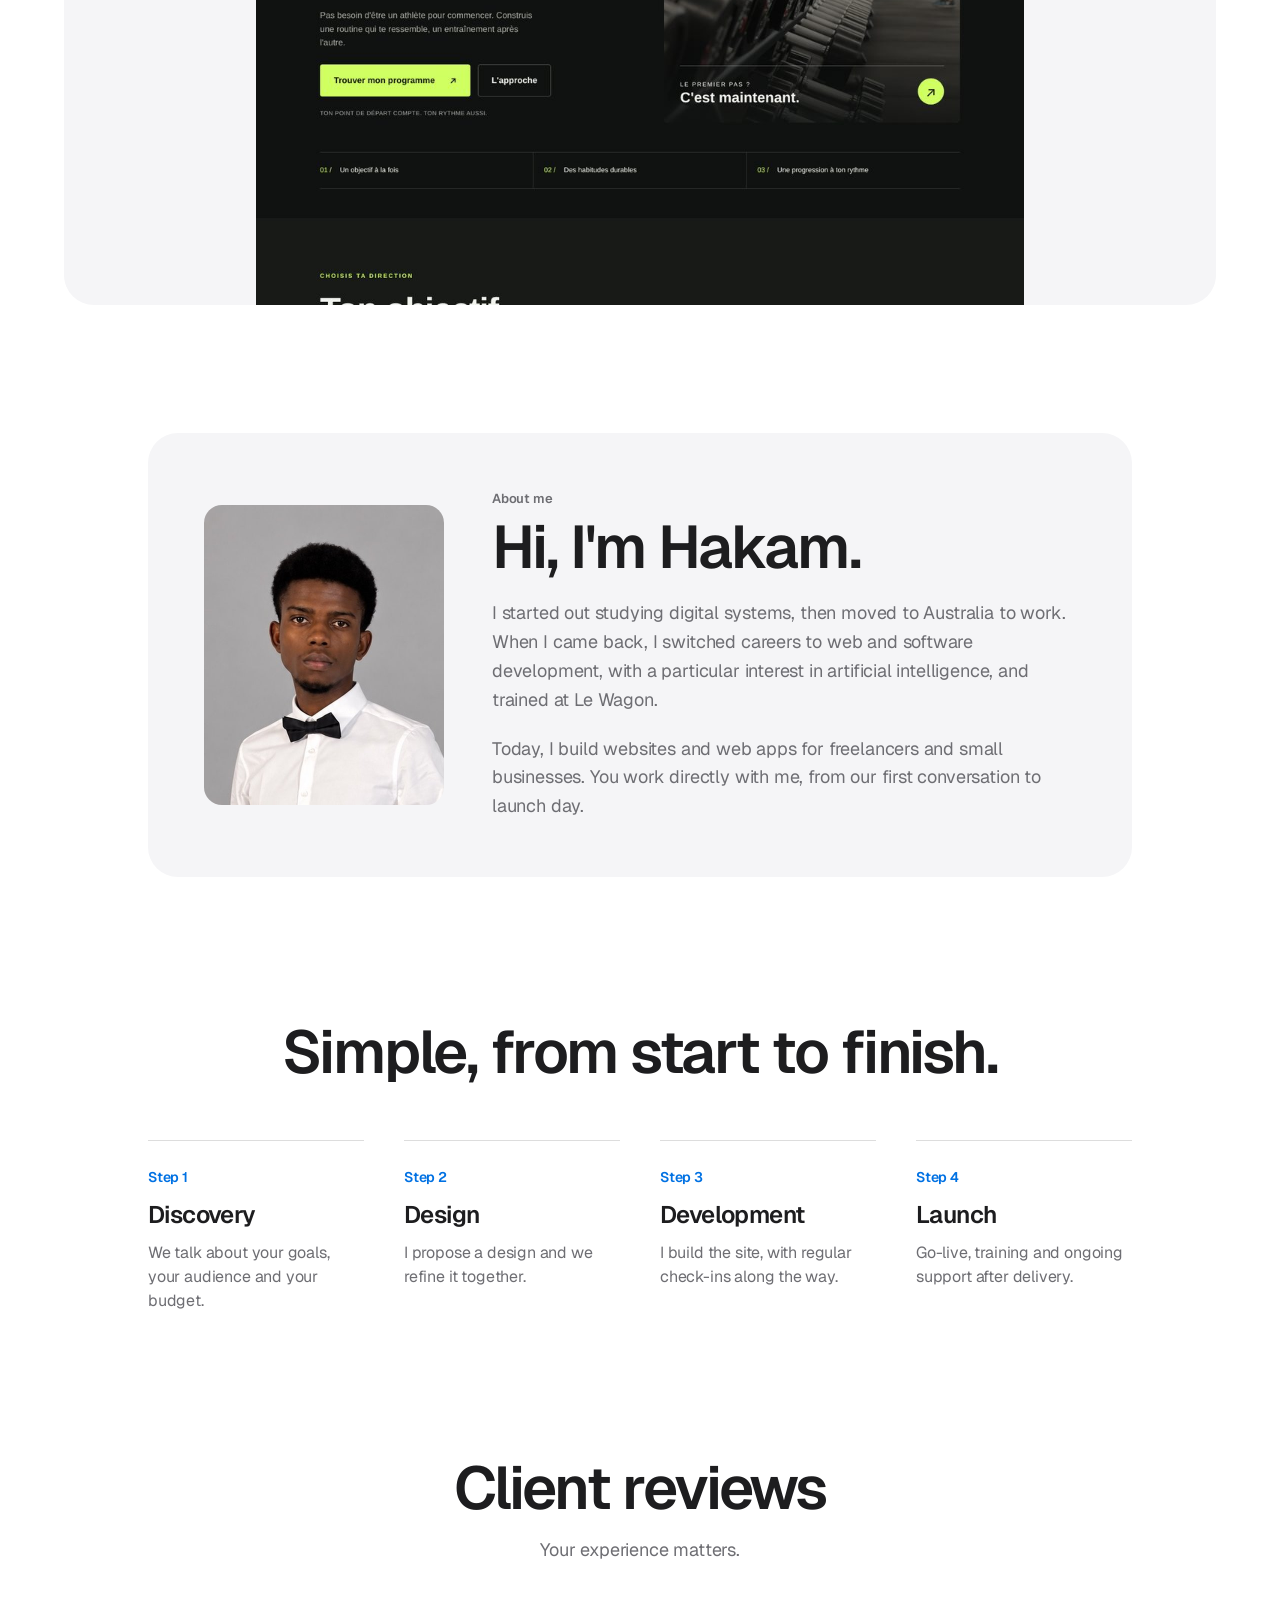
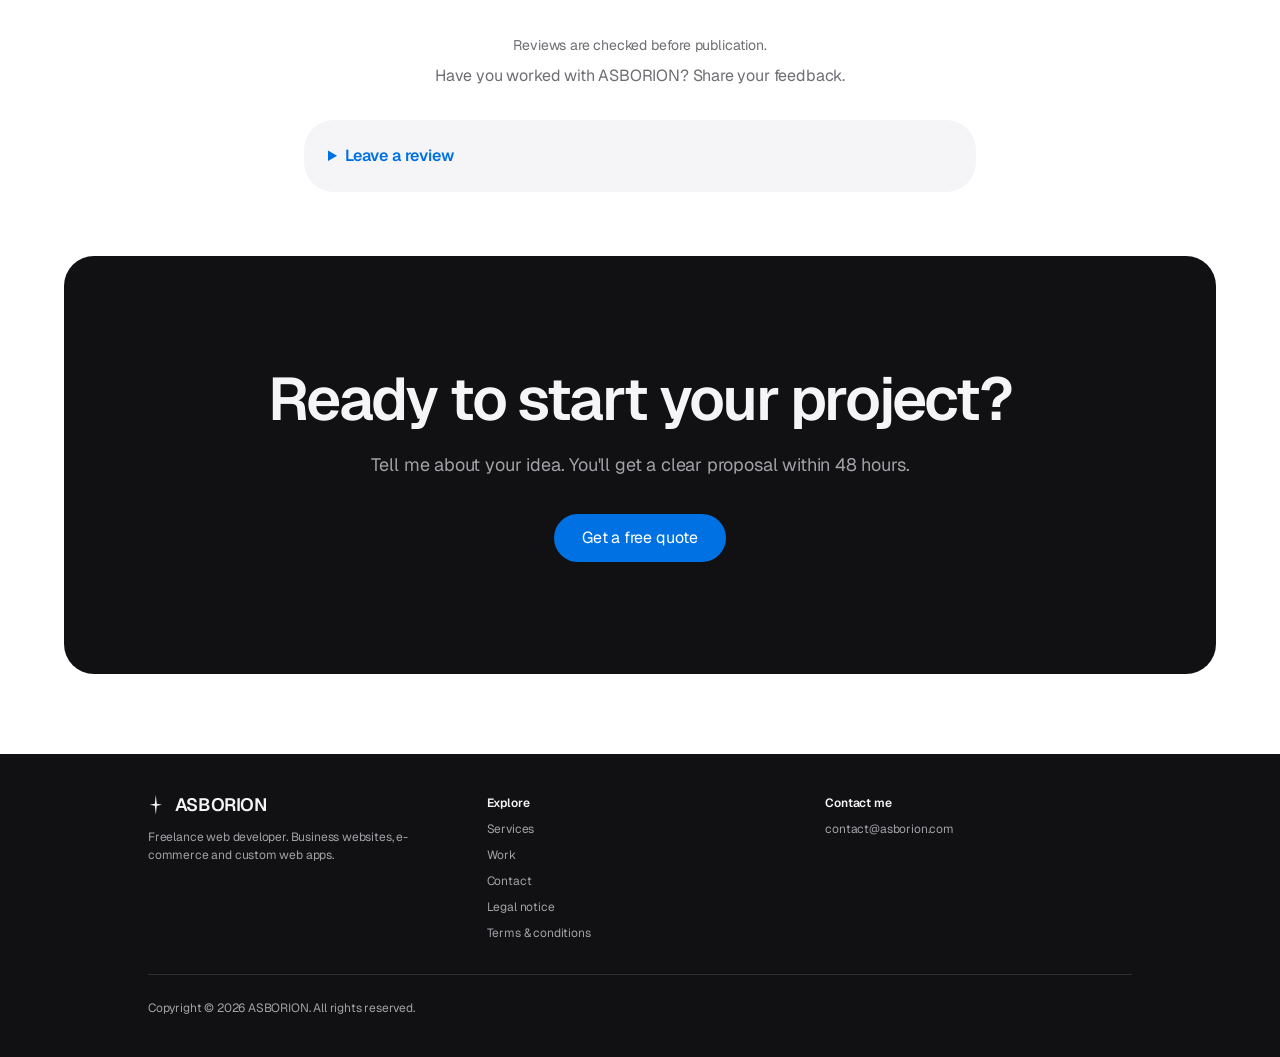
==== commit 56e9094e: "Ajout des conditions générales de vente (FR/EN) - Nouvelles pages cgv.html et en/cgv.html : devis, p" ====
--- a/en/index.html
+++ b/en/index.html
@@ -227,6 +227,7 @@
 <a href="realisations.html">Work</a>
 <a href="contact.html">Contact</a>
 <a href="mentions-legales.html">Legal notice</a>
+<a href="cgv.html">Terms &amp; conditions</a>
 </div>
 <div class="site-footer__col">
 <strong>Contact me</strong>
--- a/css/style.css
+++ b/css/style.css
@@ -480,6 +480,9 @@
 .review__author span { font-weight: 400; color: var(--muted); }
 .reviews__note { font-size: 0.875rem; margin-bottom: 0.5rem; }
 .currency-note { margin-top: 0.75rem; font-size: 0.9375rem; }
+.terms-note { margin-top: 2rem; text-align: center; font-size: 0.9375rem; }
+.terms-note a { color: var(--primary); }
+.terms-note a:hover { text-decoration: underline; }
 
 /* Logo en code : étoile + nom */
 .logo { gap: 0.5rem; color: var(--foreground); font-family: var(--font-display); font-size: 1.25rem; font-weight: 600; letter-spacing: -0.025em; line-height: 1; }
